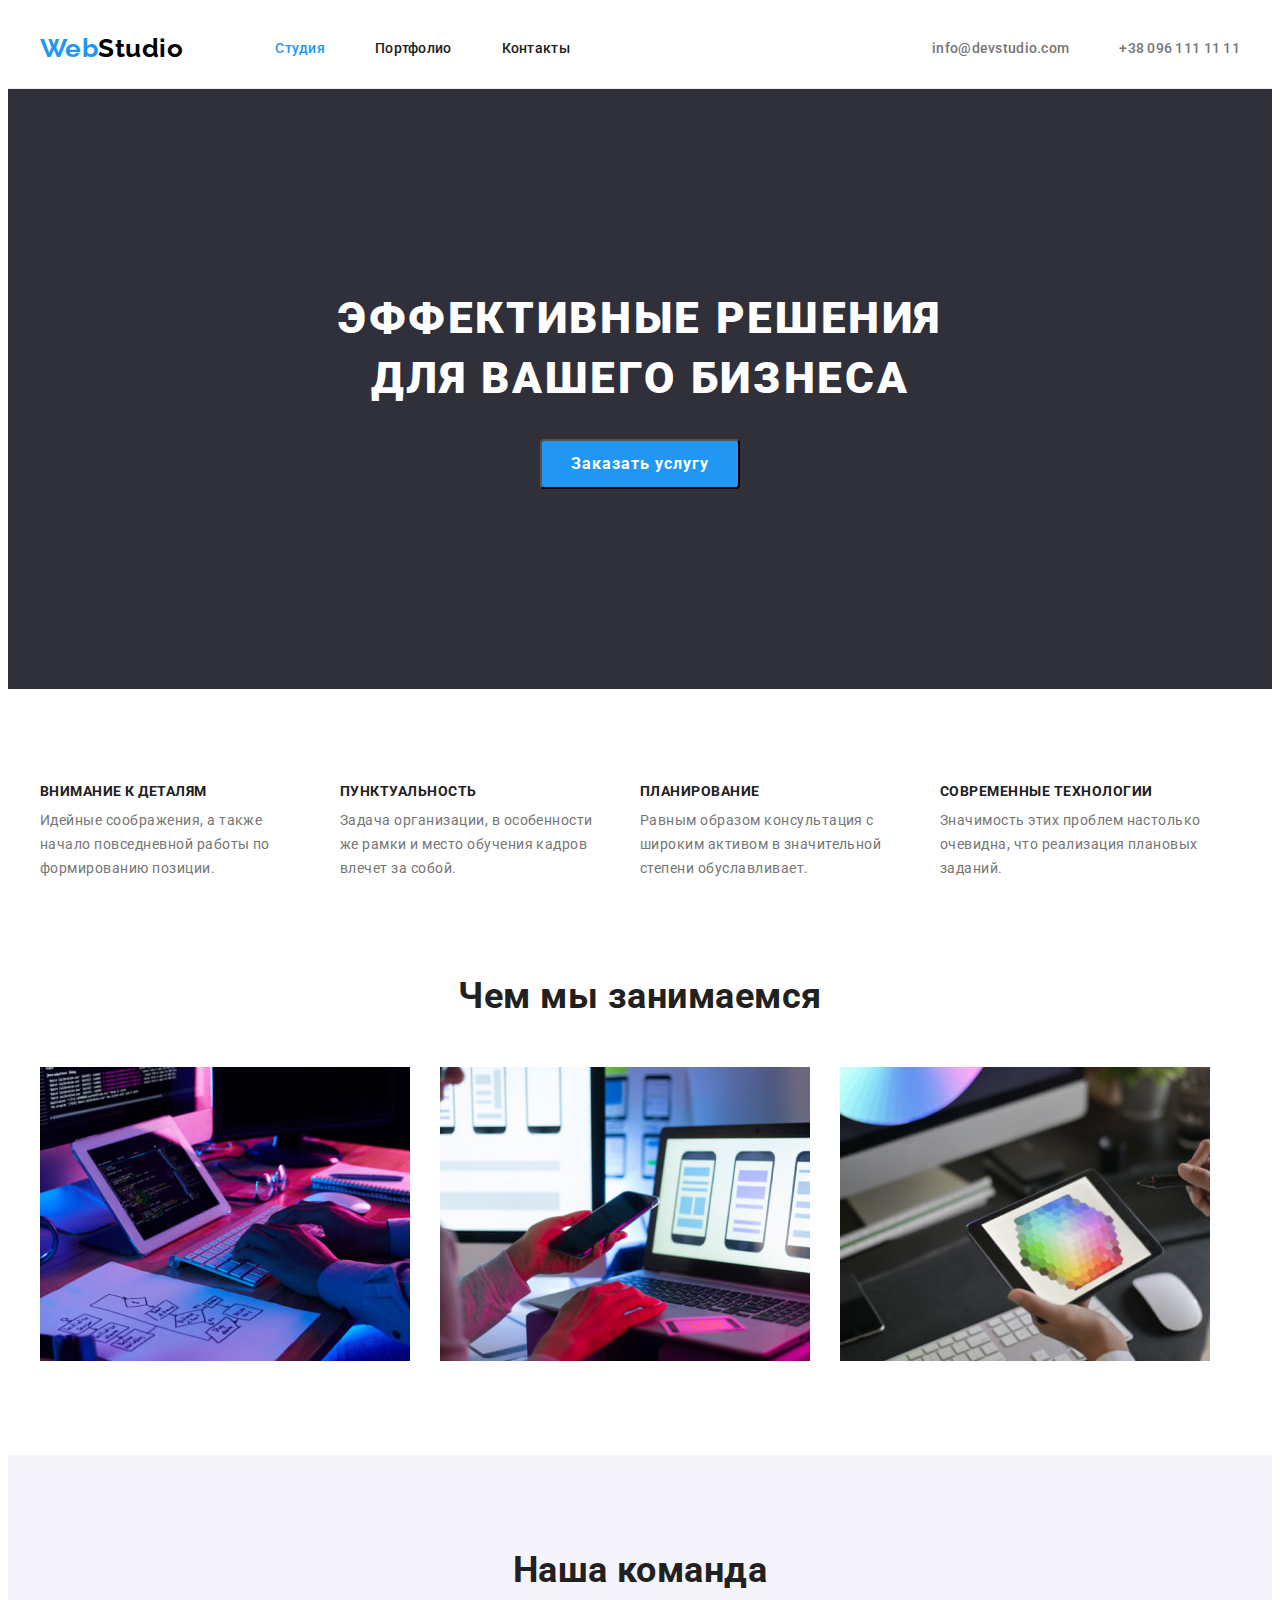
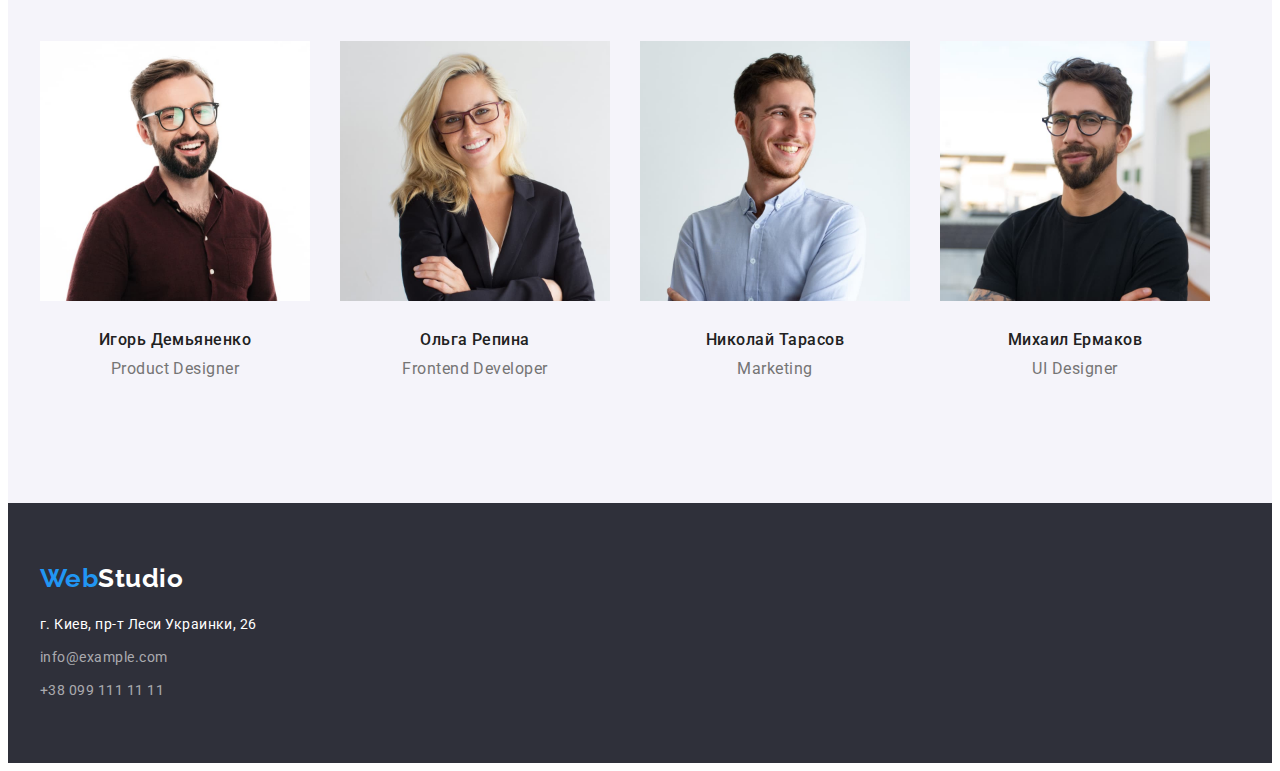
==== index.html @ 4d02a965 "Initial commit" ====
<!DOCTYPE html>
<html lang="ru">
  <head>
    <meta charset="UTF-8" />
    <meta http-equiv="X-UA-Compatible" content="IE=edge" />
    <meta name="viewport" content="width=device-width, initial-scale=1.0" />
    <title>Studio</title>
    <link rel="preconnect" href="https://fonts.googleapis.com" />
    <link rel="preconnect" href="https://fonts.gstatic.com" crossorigin />
    <link
      href="https://fonts.googleapis.com/css2?family=Raleway:wght@700&family=Roboto:wght@400;500;700;900&display=swap"
      rel="stylesheet"
    />
    <link
      rel="stylesheet"
      href="https://cdnjs.cloudflare.com/ajax/libs/modern-normalize/1.1.0/modern-normalize.min.css"
      integrity="sha512-wpPYUAdjBVSE4KJnH1VR1HeZfpl1ub8YT/NKx4PuQ5NmX2tKuGu6U/JRp5y+Y8XG2tV+wKQpNHVUX03MfMFn9Q=="
      crossorigin="anonymous"
      referrerpolicy="no-referrer"
    />
    <link rel="stylesheet" href="./css/styles.css" />
  </head>
  <body>
    <header class="header">
      <div class="container header-container">
        <nav class="navigation">
          <a class="logo" href="./index.html">Web<span style="color: #000000">Studio</span></a>
          <ul class="nav-list">
            <li class="nav-item"><a class="nav-link current" href="">Студия</a></li>
            <li class="nav-item"><a class="nav-link" href="./portfolio.html">Портфолио</a></li>
            <li class="nav-item"><a class="nav-link" href="">Контакты</a></li>
          </ul>
        </nav>
        <ul class="nav-list refference">
          <li class="nav-item">
            <a class="nav-link contact" href="mailto:info@devstudio.com">info@devstudio.com</a>
          </li>
          <li class="nav-item">
            <a class="nav-link contact" href="tel:+380961111111">+38 096 111 11 11</a>
          </li>
        </ul>
      </div>
    </header>
    <main>
      <!-- Секция Герой -->
      <section class="hero">
        <div class="hero-container">
          <h1 class="hero-title">
            Эффективные решения <br />
            для вашего бизнеса
          </h1>
          <button class="btn" type="button">Заказать услугу</button>
        </div>
      </section>
      <!-- Секция Особенности -->
      <section class="features section">
        <div class="container">
          <!-- заголовок h2 Особенности спрятать -->
          <h2 class="visually-hidden">Особенности</h2>
          <ul class="features-list">
            <li class="item">
              <h3 class="features-title">Внимание к деталям</h3>
              <p class="features-text">
                Идейные соображения, а также начало повседневной работы по формированию позиции.
              </p>
            </li>
            <li class="item">
              <h3 class="features-title">Пунктуальность</h3>
              <p class="features-text">
                Задача организации, в особенности же рамки и место обучения кадров влечет за собой.
              </p>
            </li>
            <li class="item">
              <h3 class="features-title">Планирование</h3>
              <p class="features-text">
                Равным образом консультация с широким активом в значительной степени обуславливает.
              </p>
            </li>
            <li class="item">
              <h3 class="features-title">Современные технологии</h3>
              <p class="features-text">
                Значимость этих проблем настолько очевидна, что реализация плановых заданий.
              </p>
            </li>
          </ul>
        </div>
      </section>
      <!-- Секция примеры работ -->
      <section class="examples section">
        <div class="container">
          <h2 class="examples-title">Чем мы занимаемся</h2>
          <ul class="examples-list">
            <li class="item">
              <img
                class="examples-img"
                src="./images/job-samples/box-1.jpg"
                alt="печатает на компьютере"
                width="370"
              />
            </li>
            <li class="item">
              <img
                class="examples-img"
                src="./images/job-samples/box-2.jpg"
                alt="смотрит в телефон"
                width="370"
              />
            </li>
            <li class="item">
              <img
                class="examples-img"
                src="./images/job-samples/box-3.jpg"
                alt="смотрит в планшет"
                width="370"
              />
            </li>
          </ul>
        </div>
      </section>
      <!-- Секция Наша команда -->
      <section class="team section">
        <div class="container">
          <h2 class="team-title">Наша команда</h2>
          <ul class="team-list">
            <li class="item">
              <img
                class="team-img"
                src="./images/team/team-card-1.jpg"
                alt="фото Игорь Демьяненко"
                width="270"
              />
              <div class="team-img-title">
                <h3 class="team-list-title">Игорь Демьяненко</h3>
                <p class="team-list-text" lang="en">Product Designer</p>
              </div>
            </li>
            <li class="item">
              <img
                class="team-img"
                src="./images/team/team-card-2.jpg"
                alt="фото Ольга Репина"
                width="270"
              />
              <div class="team-img-title">
                <h3 class="team-list-title">Ольга Репина</h3>
                <p class="team-list-text" lang="en">Frontend Developer</p>
              </div>
            </li>
            <li class="item">
              <img
                class="team-img"
                src="./images/team/team-card-3.jpg"
                alt="фото Николай Тарасов"
                width="270"
              />
              <div class="team-img-title">
                <h3 class="team-list-title">Николай Тарасов</h3>
                <p class="team-list-text" lang="en">Marketing</p>
              </div>
            </li>
            <li class="item">
              <img
                class="team-img"
                src="./images/team/team-card-4.jpg"
                alt="фото Михаил Ермаков"
                width="270"
              />
              <div class="team-img-title">
                <h3 class="team-list-title">Михаил Ермаков</h3>
                <p class="team-list-text" lang="en">UI Designer</p>
              </div>
            </li>
          </ul>
        </div>
      </section>
    </main>
    <footer class="footer">
      <div class="container">
        <a class="logo down" href="./index.html">Web<span style="color: #ffffff">Studio</span></a>
        <address class="address">г. Киев, пр-т Леси Украинки, 26</address>
        <ul class="footer-list">
          <li class="item">
            <a class="footer-link" href="mailto:info@example.com">info@example.com</a>
          </li>
          <li class="item">
            <a class="footer-link" href="tel:+380991111111">+38 099 111 11 11</a>
          </li>
        </ul>
      </div>
    </footer>
  </body>
</html>
---- css/styles.css ----
:root {
  --primary-text-color: #212121;
  --text-color: #757575;
  --accent-color: #2196f3;
  --hero-text-color: #ffffff;
  --primary-font-weight: 700;
}

body {
  font-family: roboto, sans-serif;
  color: var(--primary-text-color);
  letter-spacing: 0.03em;
}

/* Глобальный сброс стилей */

h1,
h2,
h3,
h4,
h5,
h6,
p {
  margin: 0;
}

ul,
ol {
  list-style: none;
  padding: 0;
  margin: 0;
}

a {
  text-decoration: none;
}

/* Studio Styles */

.header {
  border-bottom: 1px solid #ececec;
}

.section {
  padding-top: 94px;
  padding-bottom: 94px;
}

.container {
  width: 1200px;
  margin-left: auto;
  margin-right: auto;
  padding-left: 15px;
  padding-right: 15px;
}

.header-container {
  display: flex;
  align-items: center;
}

.navigation {
  display: flex;
  align-items: center;
}

.logo {
  margin-right: 92px;
  font-family: raleway, sans-serif;
  font-weight: 700;
  color: var(--accent-color);
  text-decoration: none;
  font-size: 26px;
  line-height: 1.17;
}

.nav-list {
  display: flex;
}

.nav-list.refference {
  margin-left: auto;
}

.nav-item:not(:last-child) {
  margin-right: 50px;
}

.nav-link {
  display: inline-block;
  padding-top: 32px;
  padding-bottom: 32px;
  color: var(--primary-text-color);
  font-size: 14px;
  font-weight: 500;
  line-height: 1.17;
  letter-spacing: 0.02em;
}

.current {
  color: var(--accent-color);
}

.nav-link:hover,
.nav-link:focus {
  color: var(--accent-color);
}

.nav-link.contact {
  color: #757575;
}

.nav-link.contact:hover,
.nav-link.contact:focus {
  color: var(--accent-color);
}

.hero {
  background-color: #2f303a;
  padding-top: 200px;
  padding-bottom: 200px;
}

.hero-container {
  text-align: center;
  width: 1200px;
  margin-left: auto;
  margin-right: auto;
  padding-left: 15px;
  padding-right: 15px;
}

.hero-title {
  margin-bottom: 30px;
  font-weight: 900;
  color: var(--hero-text-color);
  font-size: 44px;
  line-height: 1.36;
  letter-spacing: 0.06em;
  text-transform: uppercase;
}

.btn {
  min-width: 200px;
  min-height: 50px;
  border-radius: 4px;
  cursor: pointer;
  background-color: var(--accent-color);
  color: #ffffff;
  font-family: inherit;
  font-size: 16px;
  font-weight: 700;
  line-height: 1.88;
  letter-spacing: 0.06em;
}

.btn:hover {
  background-color: #188ce8;
}

.visually-hidden {
  position: absolute;
  white-space: nowrap;
  width: 1px;
  height: 1px;
  overflow: hidden;
  border: 0;
  padding: 0;
  clip: rect(0 0 0 0);
  clip-path: inset(50%);
  margin: -1px;
}

.features-list {
  display: flex;
}

.features-list .item {

  width: 270px;
}

.features-list .item:not(:last-child) {
  margin-right: 30px;
}

.features-title {
  margin-bottom: 10px;
  font-weight: var(--primary-font-weight);
  line-height: 1.17;
  font-size: 14px;
  text-transform: uppercase;
}

.features-text {
  color: var(--text-color);
  line-height: 1.71;
  font-size: 14px;
}

.examples.section {
  padding-top: 0;
}

.examples-title {
  margin-bottom: 50px;
  text-align: center;
  font-weight: var(--primary-font-weight);
  font-size: 36px;
  line-height: 1.17;
}

.examples-list {
  display: flex;
}

.examples-list .item:not(:last-child) {
  margin-right: 30px;
}

.examples-img {
  display: block;
}

.team {
  background-color: #f5f4fa;
}

.team-title {
  margin-bottom: 50px;
  text-align: center;
  font-weight: var(--primary-font-weight);
  font-size: 36px;
  line-height: 1.17;
}

.team-list {
  display: flex;
}

.team-list .item:not(:last-child) {
  margin-right: 30px;
}

.team-img {
  display: block;
}

.team-img-title {
  padding-top: 30px;
  padding-bottom: 30px;
}

.team-list-title {
  margin-bottom: 10px;
  font-weight: 500;
  font-size: 16px;
  line-height: 1.17;
  text-align: center;
}

.team-list-text {
  font-size: 16px;
  line-height: 1.17;
  color: var(--text-color);
  text-align: center;
}

.footer {
  background-color: #2f303a;
  padding-top: 60px;
  padding-bottom: 60px;
}

.logo.down {
  display: inline-block;
  margin-right: 0;
  margin-bottom: 20px;
}

.address {
  margin-bottom: 9px;

  font-size: 14px;
  line-height: 1.71;
  color: var(--hero-text-color);
  font-style: normal;
}

.footer-list .item:not(:last-child) {
  margin-bottom: 9px;
}

.footer-link {
  display: inline-block;
  font-size: 14px;
  line-height: 1.71;
  color: rgba(255, 255, 255, 0.6);
}

.footer-link:hover,
.footer-link:focus {
  color: var(--accent-color);
}

/* Portfolio Styles */

.nav-list.filters {
  justify-content: center;
  margin-bottom: 50px;
}

.nav-list.filters .item:not(:last-child) {
  margin-right: 8px;
}

.btn-portfolio {
  display: inline-block;
  padding: 6px 22px;
  border-radius: 4px;
  font-family: inherit;
  font-weight: 500;
  font-size: 16px;
  line-height: 1.63;
  letter-spacing: 0.03em;
  cursor: pointer;
  border: none;
}

.btn-portfolio:hover,
.btn-portfolio:focus {
  color: var(--hero-text-color);
  background-color: var(--accent-color);
}

.btn-portfolio.active {
  color: var(--hero-text-color);
  background-color: var(--accent-color);
}

.nav-list.icons {
  flex-wrap: wrap;
}

.nav-list.icons .item {
  margin-right: 30px;
  margin-bottom: 30px;
}

.nav-list.icons .item:nth-child(3n + 3) {
  margin-right: 0;
}

.nav-list.icons .item:nth-last-child(-n + 3) {
  margin-bottom: 0;
}

.icons-img {
  display: block;
}

.icons-description {
  padding: 20px 24px;
  border-right: 1px solid #eeeeee;
  border-bottom: 1px solid #eeeeee;
  border-left: 1px solid #eeeeee;
}

.portfolio-title {
  margin-bottom: 4px;
  color: var(--primary-text-color);
  font-weight: 700;
  font-size: 18px;
  line-height: 2;
  letter-spacing: 0.06em;
}

.portfolio-text {
  font-size: 16px;
  line-height: 1.88;
  color: var(--text-color);
}
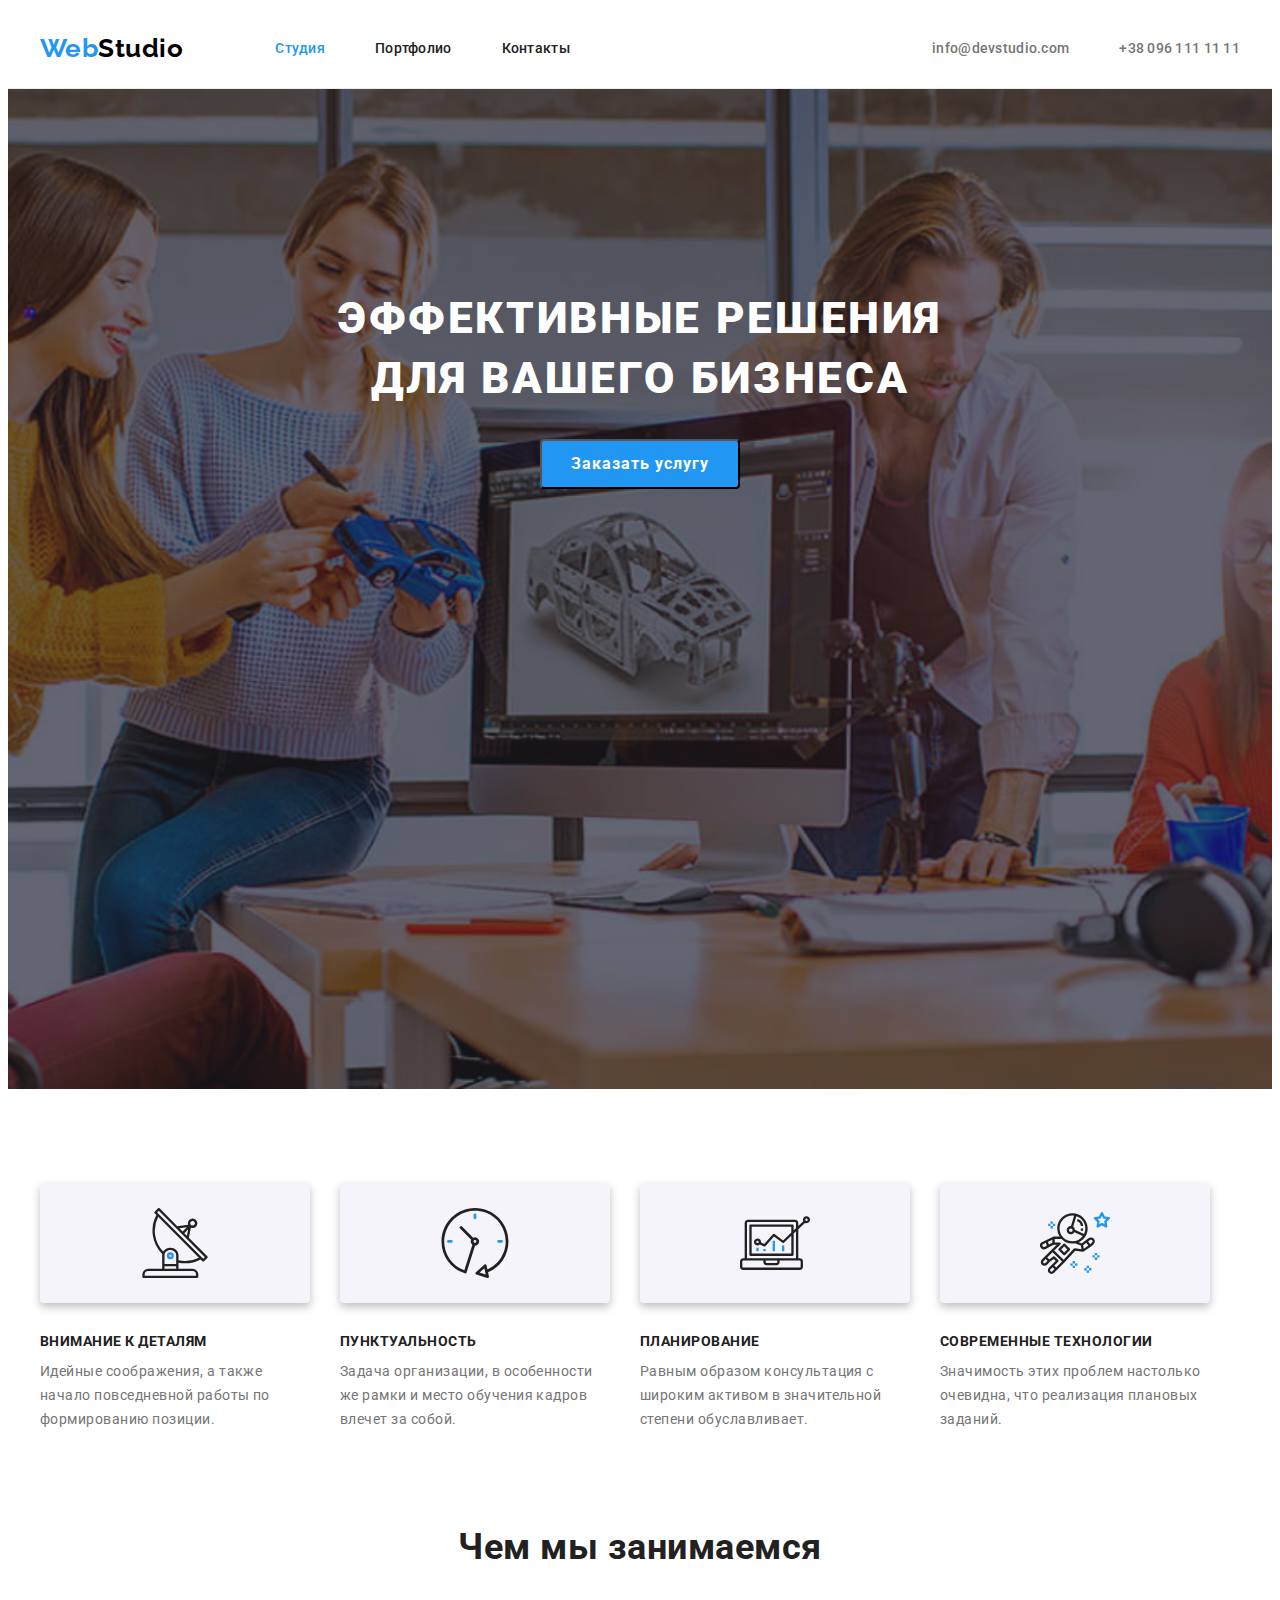
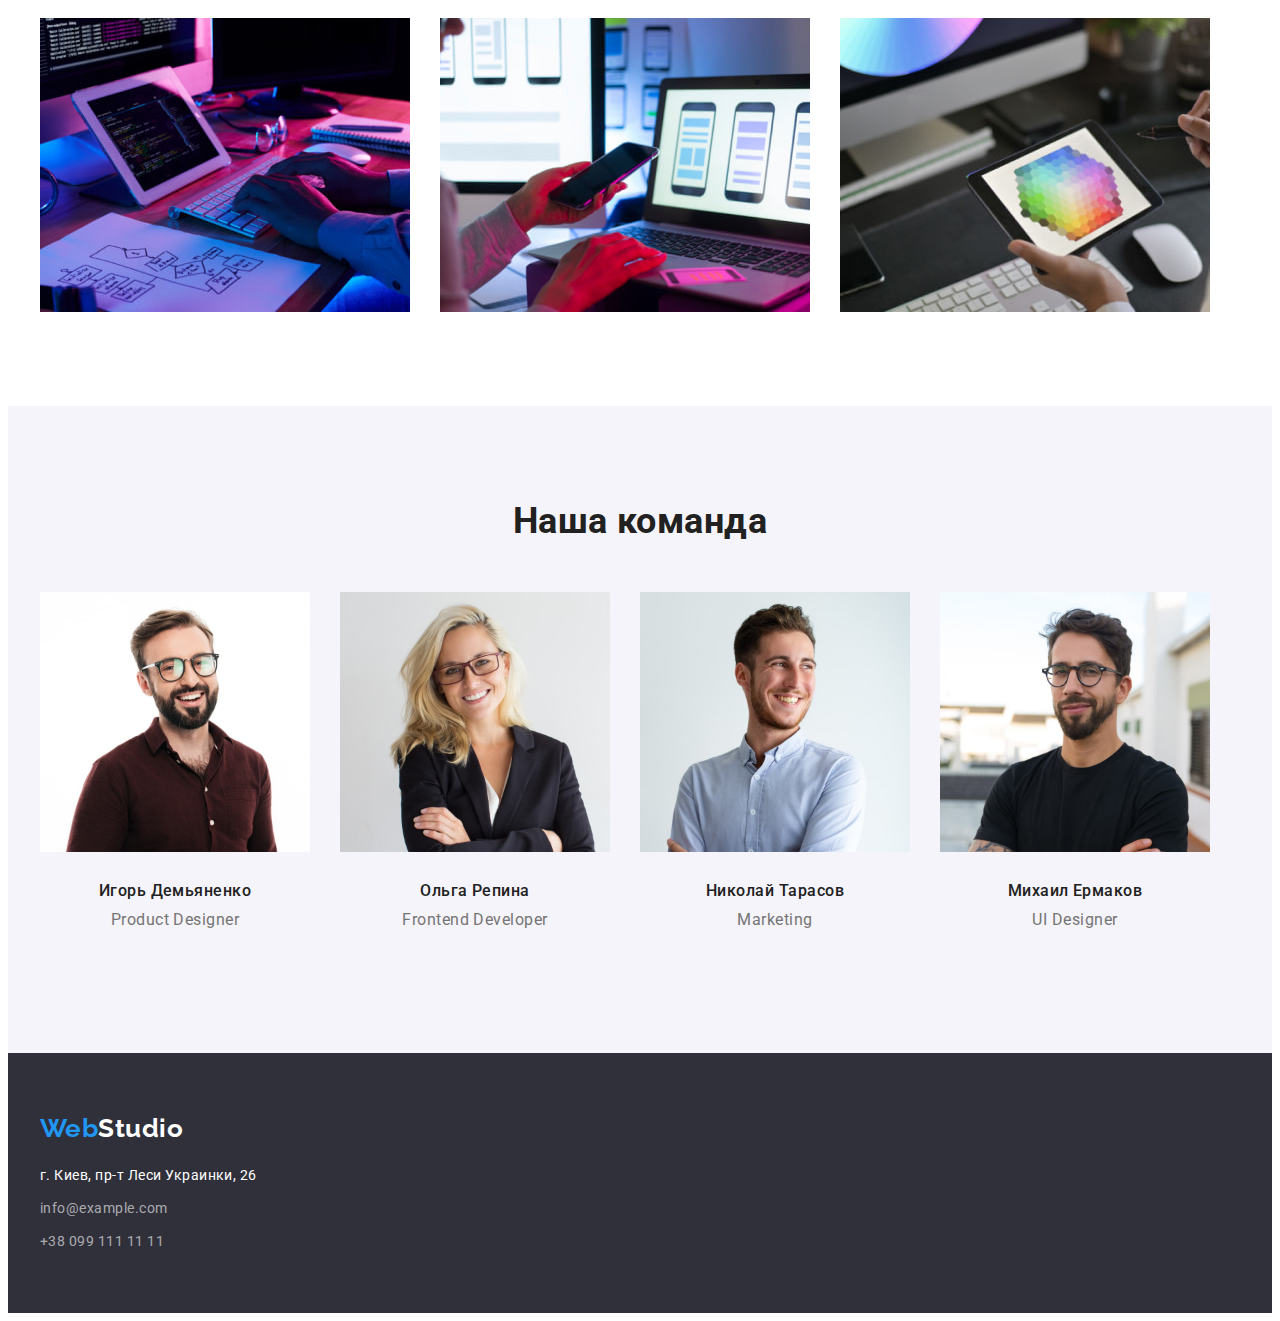
==== commit 53c98ca5: "Добавляет иконки секции Features" ====
--- a/index.html
+++ b/index.html
@@ -59,24 +59,47 @@
           <h2 class="visually-hidden">Особенности</h2>
           <ul class="features-list">
             <li class="item">
+              <div class="icon-container">
+                <svg class="icon">
+                  <use href="./images/symbol-defs.svg#icon-antenna"></use>
+                </svg>
+              </div>
               <h3 class="features-title">Внимание к деталям</h3>
               <p class="features-text">
                 Идейные соображения, а также начало повседневной работы по формированию позиции.
               </p>
             </li>
             <li class="item">
+              <div class="icon-container">
+                <svg class="icon">
+                  <use href="./images/symbol-defs.svg#icon-clock"></use>
+                </svg>
+              </div>
+
               <h3 class="features-title">Пунктуальность</h3>
               <p class="features-text">
                 Задача организации, в особенности же рамки и место обучения кадров влечет за собой.
               </p>
             </li>
             <li class="item">
+              <div class="icon-container">
+                <svg class="icon">
+                  <use href="./images/symbol-defs.svg#icon-diagram"></use>
+                </svg>
+              </div>
+
               <h3 class="features-title">Планирование</h3>
               <p class="features-text">
                 Равным образом консультация с широким активом в значительной степени обуславливает.
               </p>
             </li>
             <li class="item">
+              <div class="icon-container">
+                <svg class="icon">
+                  <use href="./images/symbol-defs.svg#icon-astronaut"></use>
+                </svg>
+              </div>
+
               <h3 class="features-title">Современные технологии</h3>
               <p class="features-text">
                 Значимость этих проблем настолько очевидна, что реализация плановых заданий.
--- a/css/styles.css
+++ b/css/styles.css
@@ -116,9 +116,18 @@
 }
 
 .hero {
-  background-color: #2f303a;
+  margin-left: auto;
+  margin-right: auto;
   padding-top: 200px;
   padding-bottom: 200px;
+  max-width: 1600px;
+  min-height: 600px;
+  background-color: #2f303a;
+  background-image: linear-gradient(to right, rgba(47, 48, 58, 0.4), rgba(47, 48, 58, 0.4)),
+    url(../images/hero/hero.png);
+  background-position: center;
+  background-size: cover;
+  background-repeat: no-repeat;
 }
 
 .hero-container {
@@ -176,12 +185,28 @@
 }
 
 .features-list .item {
-
   width: 270px;
 }
 
 .features-list .item:not(:last-child) {
   margin-right: 30px;
+}
+
+.icon-container {
+  display: flex;
+  width: 270px;
+  height: 120px;
+  background: #f5f4fa;
+  border-radius: 4px;
+  margin-bottom: 30px;
+  justify-content: center;
+  align-items: center;
+  filter: drop-shadow(0px 4px 4px rgba(0, 0, 0, 0.25));
+}
+
+.icon {
+  width: 70px;
+  height: 70px;
 }
 
 .features-title {
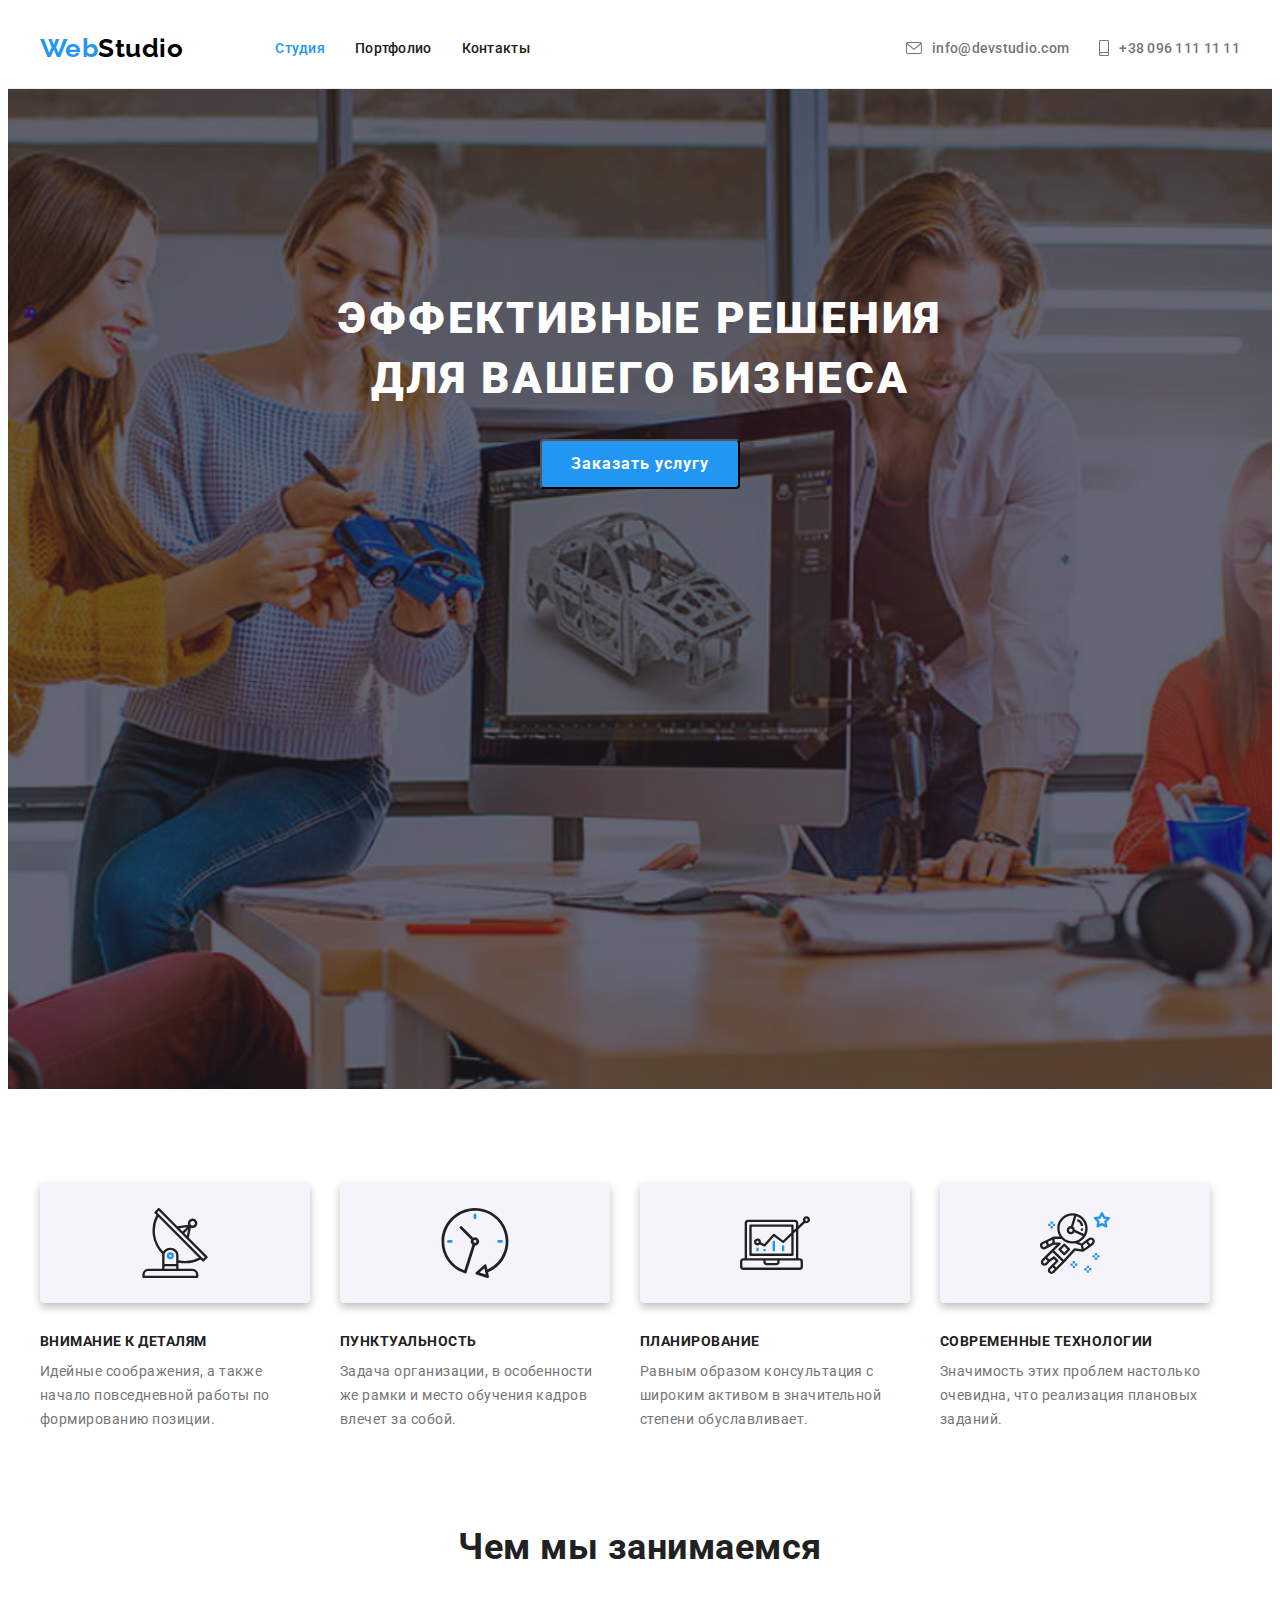
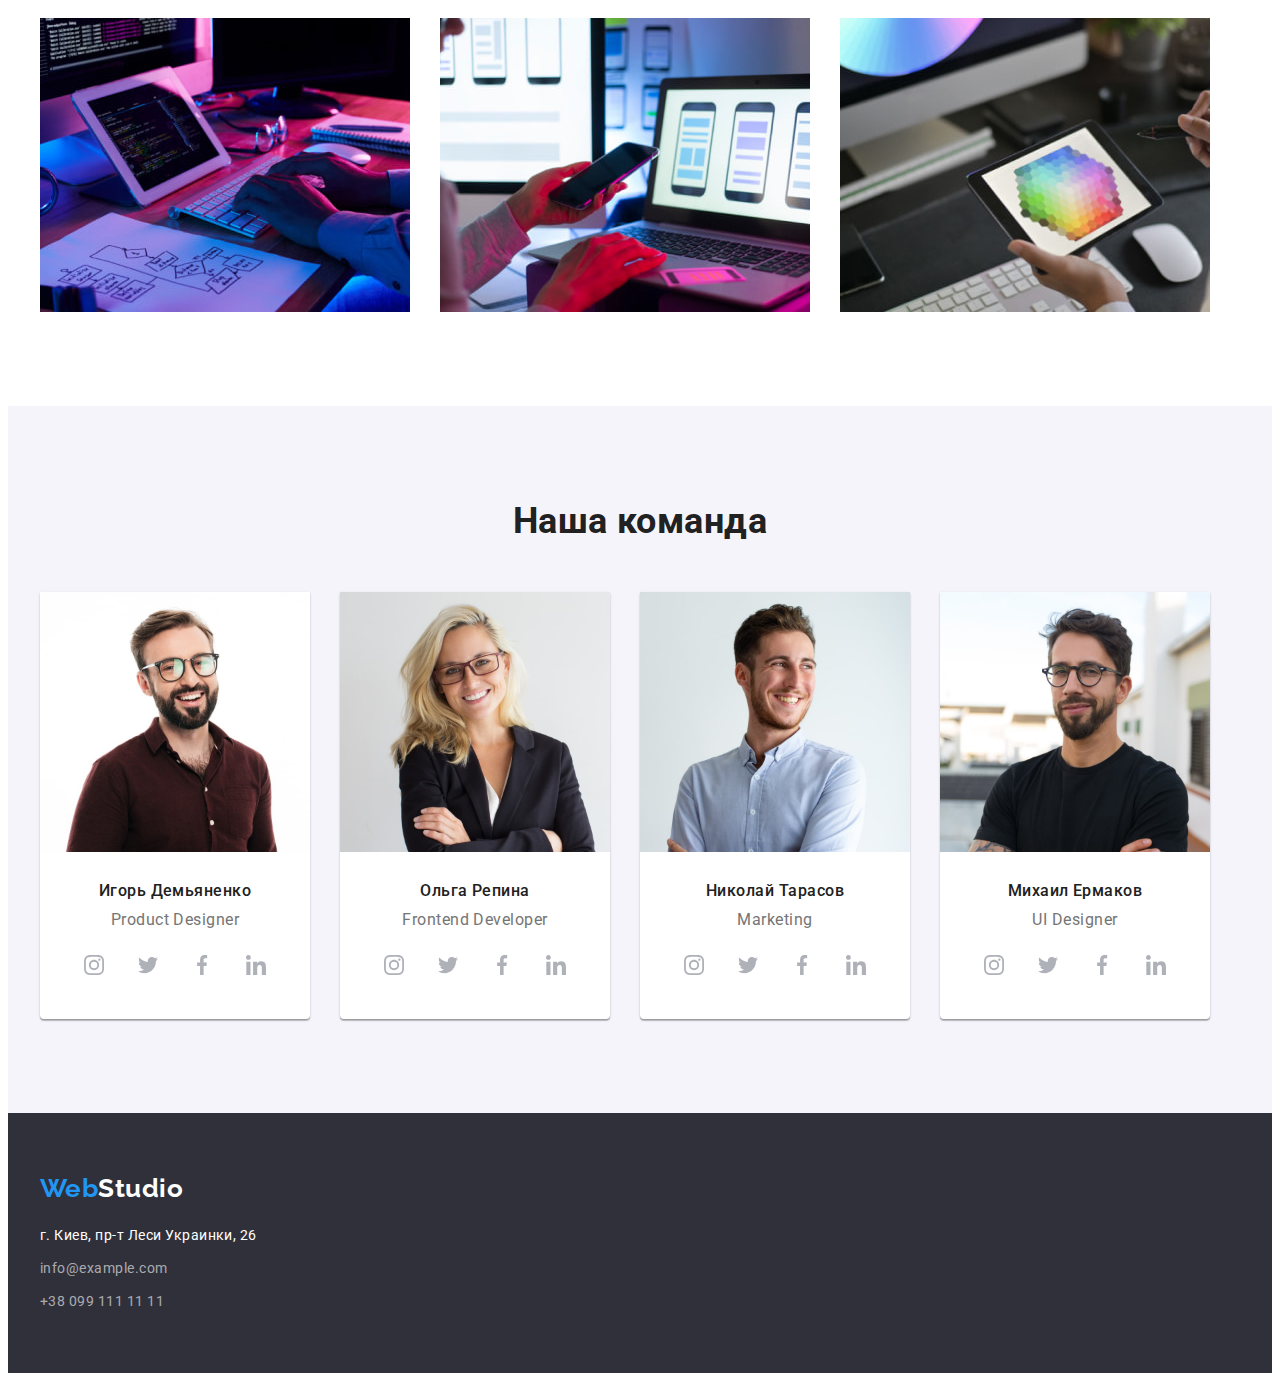
==== commit a732a0e1: "Добавляет иконки секции Team" ====
--- a/index.html
+++ b/index.html
@@ -33,9 +33,15 @@
         </nav>
         <ul class="nav-list refference">
           <li class="nav-item">
+            <svg class="icon-envelope">
+              <use href="./images/icons.svg#icon-envelope"></use>
+            </svg>
             <a class="nav-link contact" href="mailto:info@devstudio.com">info@devstudio.com</a>
           </li>
           <li class="nav-item">
+            <svg class="icon-mobile">
+              <use href="./images/icons.svg#icon-smartphone"></use>
+            </svg>
             <a class="nav-link contact" href="tel:+380961111111">+38 096 111 11 11</a>
           </li>
         </ul>
@@ -61,7 +67,7 @@
             <li class="item">
               <div class="icon-container">
                 <svg class="icon">
-                  <use href="./images/symbol-defs.svg#icon-antenna"></use>
+                  <use href="./images/icons.svg#icon-antenna"></use>
                 </svg>
               </div>
               <h3 class="features-title">Внимание к деталям</h3>
@@ -72,7 +78,7 @@
             <li class="item">
               <div class="icon-container">
                 <svg class="icon">
-                  <use href="./images/symbol-defs.svg#icon-clock"></use>
+                  <use href="./images/icons.svg#icon-clock"></use>
                 </svg>
               </div>
 
@@ -84,7 +90,7 @@
             <li class="item">
               <div class="icon-container">
                 <svg class="icon">
-                  <use href="./images/symbol-defs.svg#icon-diagram"></use>
+                  <use href="./images/icons.svg#icon-diagram"></use>
                 </svg>
               </div>
 
@@ -96,7 +102,7 @@
             <li class="item">
               <div class="icon-container">
                 <svg class="icon">
-                  <use href="./images/symbol-defs.svg#icon-astronaut"></use>
+                  <use href="./images/icons.svg#icon-astronaut"></use>
                 </svg>
               </div>
 
@@ -155,6 +161,36 @@
               <div class="team-img-title">
                 <h3 class="team-list-title">Игорь Демьяненко</h3>
                 <p class="team-list-text" lang="en">Product Designer</p>
+                <ul class="socials">
+                  <li class="socials-item">
+                    <a class="socials-bg" href="">
+                      <svg class="socials-icons">
+                        <use href="./images/icons.svg#icon-instagram"></use>
+                      </svg>
+                    </a>
+                  </li>
+                  <li class="socials-item">
+                    <a class="socials-bg" href="">
+                      <svg class="socials-icons">
+                        <use href="./images/icons.svg#icon-twitter"></use>
+                      </svg>
+                    </a>
+                  </li>
+                  <li class="socials-item">
+                    <a class="socials-bg" href="">
+                      <svg class="socials-icons">
+                        <use href="./images/icons.svg#icon-facebook"></use>
+                      </svg>
+                    </a>
+                  </li>
+                  <li class="socials-item">
+                    <a class="socials-bg" href="">
+                      <svg class="socials-icons">
+                        <use href="./images/icons.svg#icon-linkedin"></use>
+                      </svg>
+                    </a>
+                  </li>
+                </ul>
               </div>
             </li>
             <li class="item">
@@ -167,6 +203,36 @@
               <div class="team-img-title">
                 <h3 class="team-list-title">Ольга Репина</h3>
                 <p class="team-list-text" lang="en">Frontend Developer</p>
+                                <ul class="socials">
+                  <li class="socials-item">
+                    <a class="socials-bg" href="">
+                      <svg class="socials-icons">
+                        <use href="./images/icons.svg#icon-instagram"></use>
+                      </svg>
+                    </a>
+                  </li>
+                  <li class="socials-item">
+                    <a class="socials-bg" href="">
+                      <svg class="socials-icons">
+                        <use href="./images/icons.svg#icon-twitter"></use>
+                      </svg>
+                    </a>
+                  </li>
+                  <li class="socials-item">
+                    <a class="socials-bg" href="">
+                      <svg class="socials-icons">
+                        <use href="./images/icons.svg#icon-facebook"></use>
+                      </svg>
+                    </a>
+                  </li>
+                  <li class="socials-item">
+                    <a class="socials-bg" href="">
+                      <svg class="socials-icons">
+                        <use href="./images/icons.svg#icon-linkedin"></use>
+                      </svg>
+                    </a>
+                  </li>
+                </ul>
               </div>
             </li>
             <li class="item">
@@ -179,6 +245,36 @@
               <div class="team-img-title">
                 <h3 class="team-list-title">Николай Тарасов</h3>
                 <p class="team-list-text" lang="en">Marketing</p>
+                                <ul class="socials">
+                  <li class="socials-item">
+                    <a class="socials-bg" href="">
+                      <svg class="socials-icons">
+                        <use href="./images/icons.svg#icon-instagram"></use>
+                      </svg>
+                    </a>
+                  </li>
+                  <li class="socials-item">
+                    <a class="socials-bg" href="">
+                      <svg class="socials-icons">
+                        <use href="./images/icons.svg#icon-twitter"></use>
+                      </svg>
+                    </a>
+                  </li>
+                  <li class="socials-item">
+                    <a class="socials-bg" href="">
+                      <svg class="socials-icons">
+                        <use href="./images/icons.svg#icon-facebook"></use>
+                      </svg>
+                    </a>
+                  </li>
+                  <li class="socials-item">
+                    <a class="socials-bg" href="">
+                      <svg class="socials-icons">
+                        <use href="./images/icons.svg#icon-linkedin"></use>
+                      </svg>
+                    </a>
+                  </li>
+                </ul>
               </div>
             </li>
             <li class="item">
@@ -191,6 +287,36 @@
               <div class="team-img-title">
                 <h3 class="team-list-title">Михаил Ермаков</h3>
                 <p class="team-list-text" lang="en">UI Designer</p>
+                                <ul class="socials">
+                  <li class="socials-item">
+                    <a class="socials-bg" href="">
+                      <svg class="socials-icons">
+                        <use href="./images/icons.svg#icon-instagram"></use>
+                      </svg>
+                    </a>
+                  </li>
+                  <li class="socials-item">
+                    <a class="socials-bg" href="">
+                      <svg class="socials-icons">
+                        <use href="./images/icons.svg#icon-twitter"></use>
+                      </svg>
+                    </a>
+                  </li>
+                  <li class="socials-item">
+                    <a class="socials-bg" href="">
+                      <svg class="socials-icons">
+                        <use href="./images/icons.svg#icon-facebook"></use>
+                      </svg>
+                    </a>
+                  </li>
+                  <li class="socials-item">
+                    <a class="socials-bg" href="">
+                      <svg class="socials-icons">
+                        <use href="./images/icons.svg#icon-linkedin"></use>
+                      </svg>
+                    </a>
+                  </li>
+                </ul>
               </div>
             </li>
           </ul>
@@ -212,4 +338,4 @@
       </div>
     </footer>
   </body>
-</html>
+</html>--- a/css/styles.css
+++ b/css/styles.css
@@ -82,8 +82,25 @@
   margin-left: auto;
 }
 
+.nav-item {
+  display: flex;
+  align-items: center;
+}
+
 .nav-item:not(:last-child) {
-  margin-right: 50px;
+  margin-right: 30px;
+}
+
+.icon-envelope {
+  width: 16px;
+  height: 12px;
+  margin-right: 10px;
+}
+
+.icon-mobile {
+  width: 10px;
+  height: 16px;
+  margin-right: 10px;
 }
 
 .nav-link {
@@ -267,6 +284,13 @@
   margin-right: 30px;
 }
 
+.team-list .item {
+  background: #ffffff;
+  box-shadow: 0px 1px 3px rgba(0, 0, 0, 0.12), 0px 1px 1px rgba(0, 0, 0, 0.14),
+    0px 2px 1px rgba(0, 0, 0, 0.2);
+  border-radius: 0px 0px 4px 4px;
+}
+
 .team-img {
   display: block;
 }
@@ -289,6 +313,36 @@
   line-height: 1.17;
   color: var(--text-color);
   text-align: center;
+  margin-bottom: 16px;
+}
+
+.socials {
+  display: flex;
+  justify-content: center;
+  align-items: center;
+}
+
+.socials-item {
+  display: flex;
+  justify-content: center;
+  align-items: center;
+  width: 44px;
+  height: 44px;
+}
+
+.socials-item:not(:last-child) {
+margin-right: 10px;
+}
+
+.socials-item:hover,
+.socials-item:focus {
+  background-color: var(--accent-color);
+  border-radius: 50%;
+}
+
+.socials-icons {
+  width: 20px;
+  height: 20px;
 }
 
 .footer {
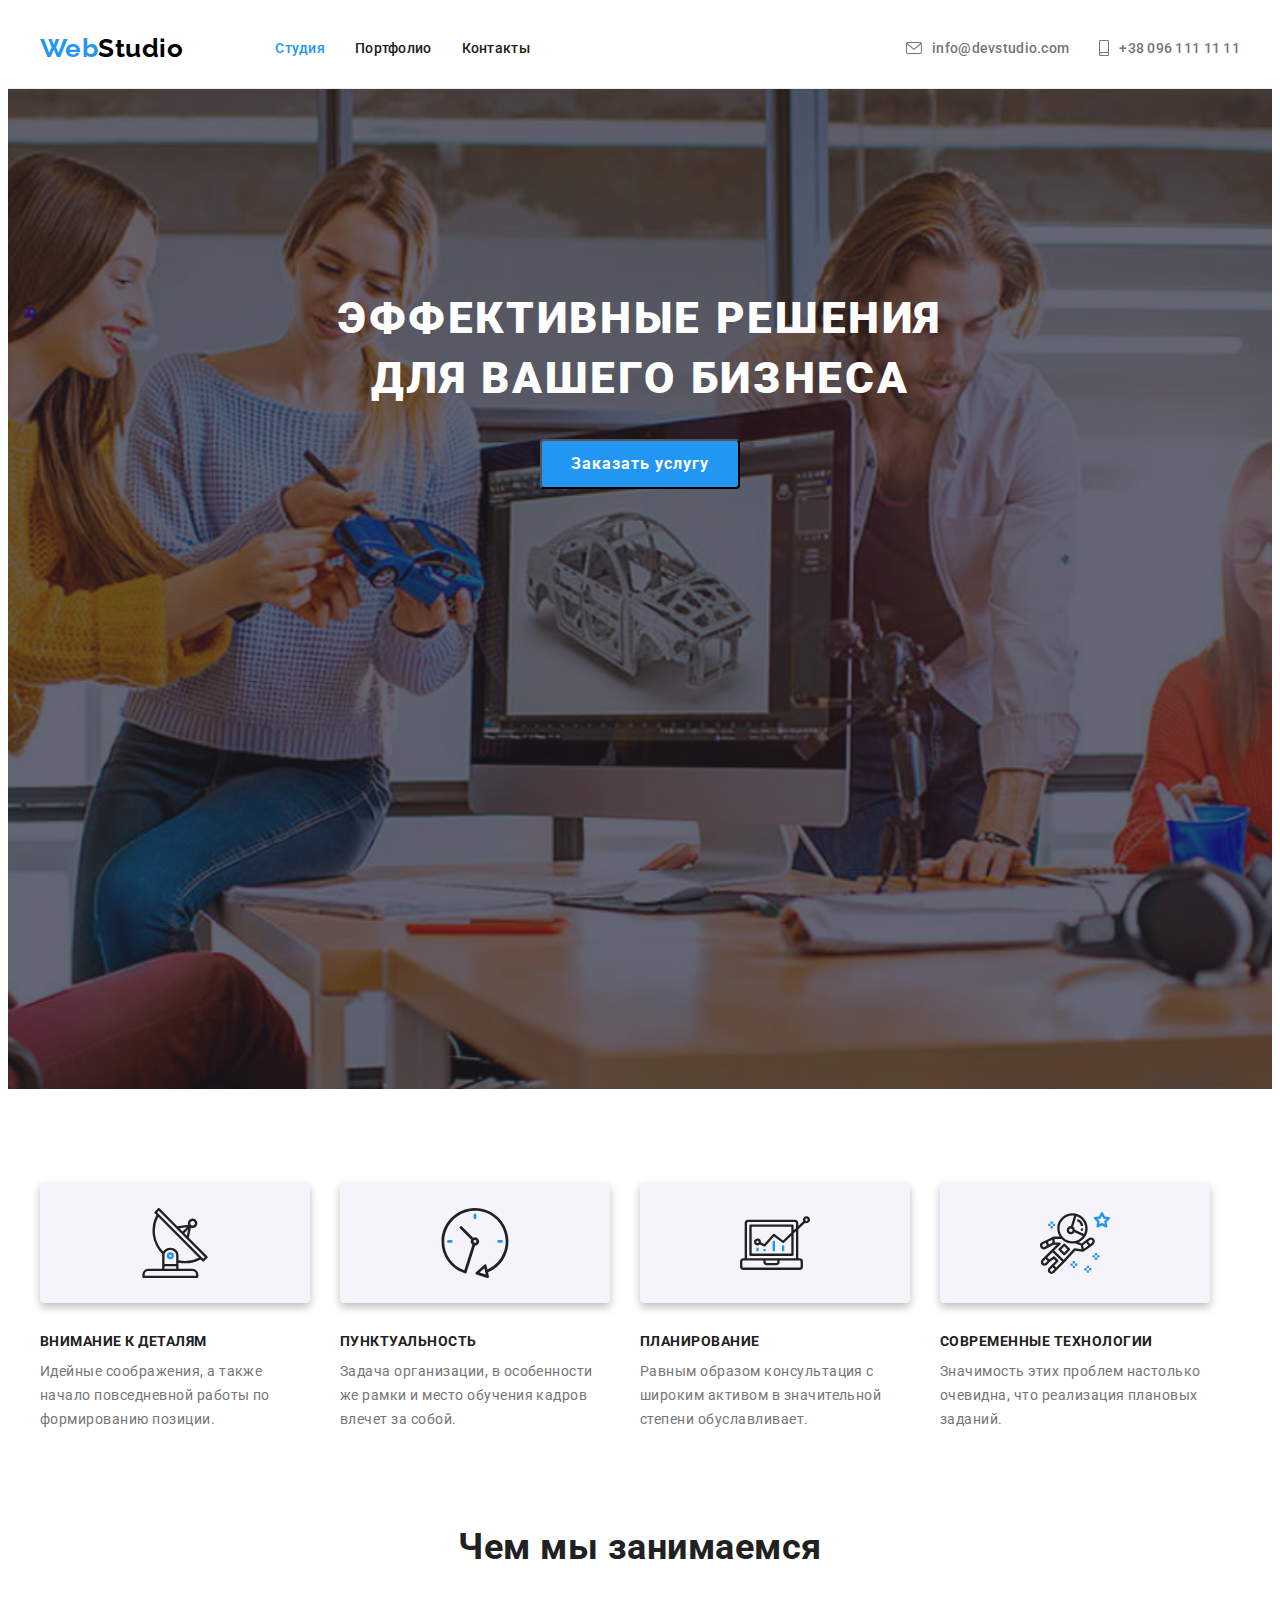
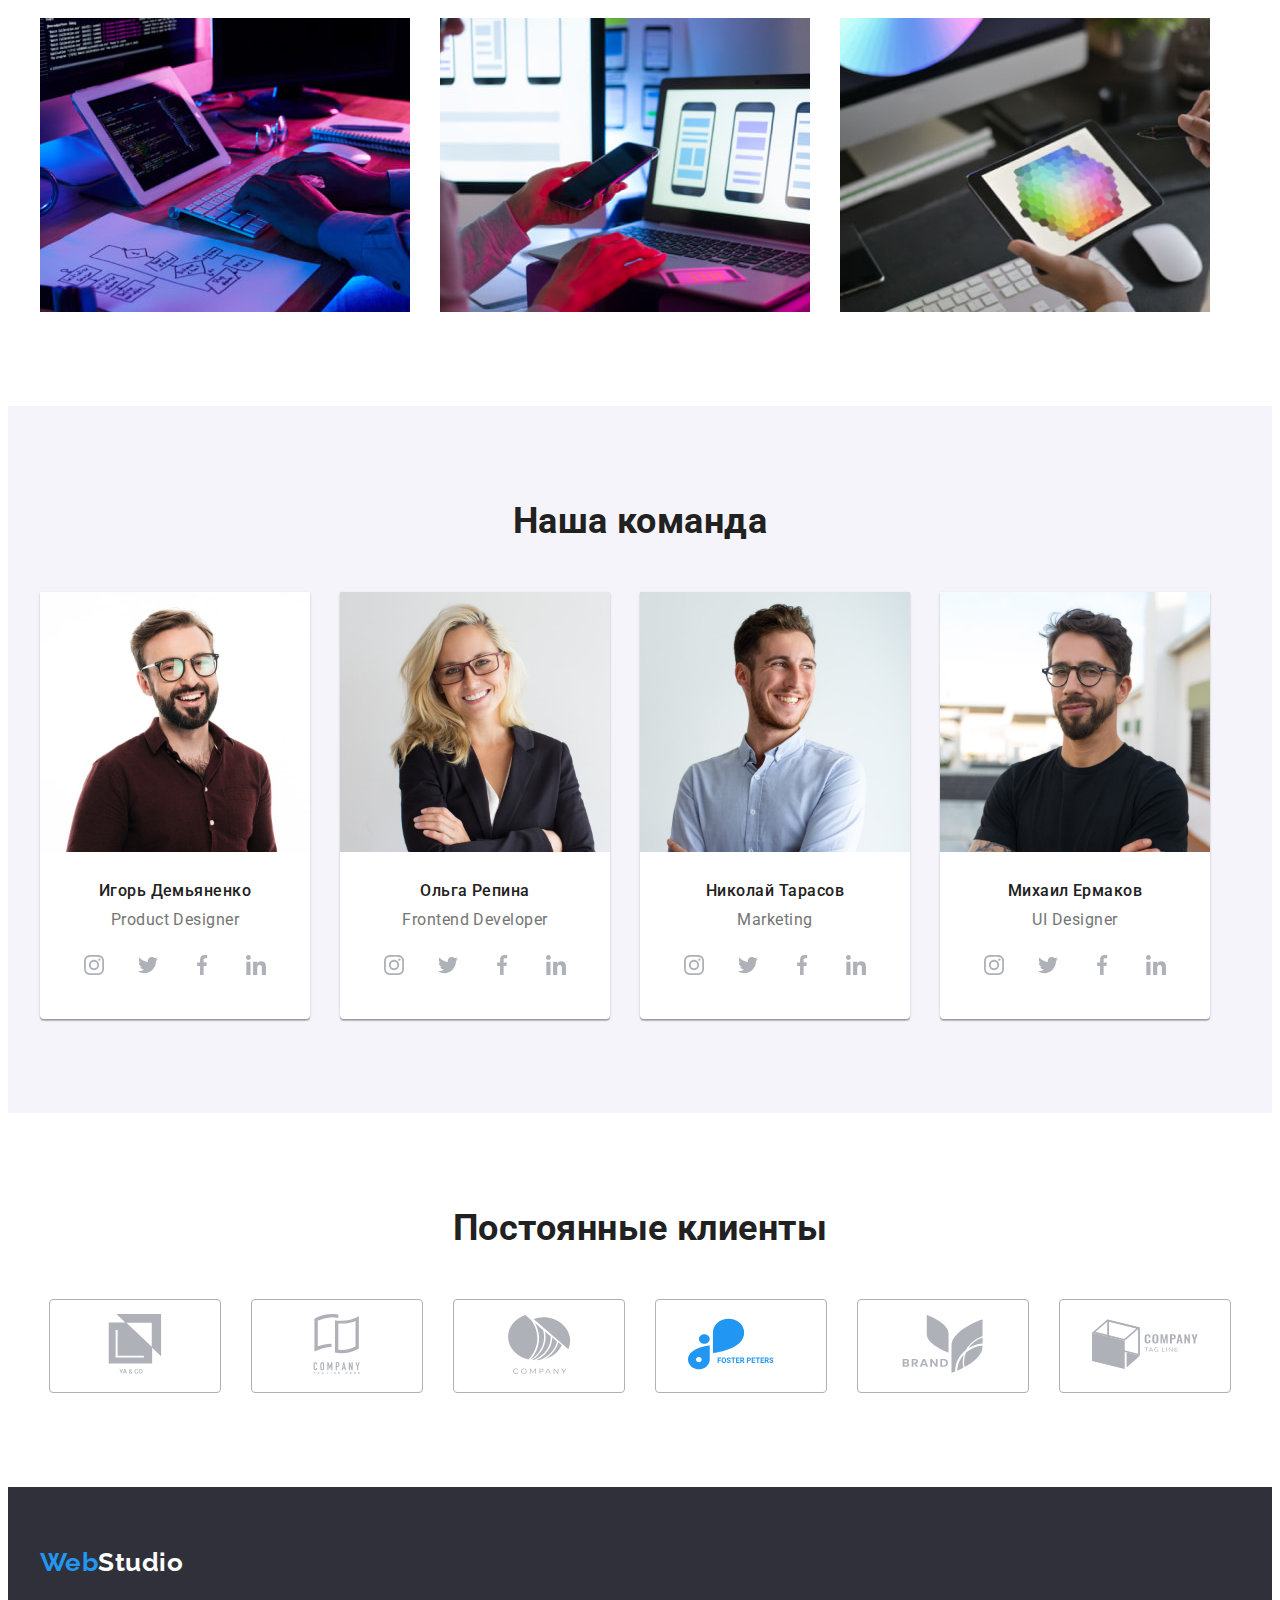
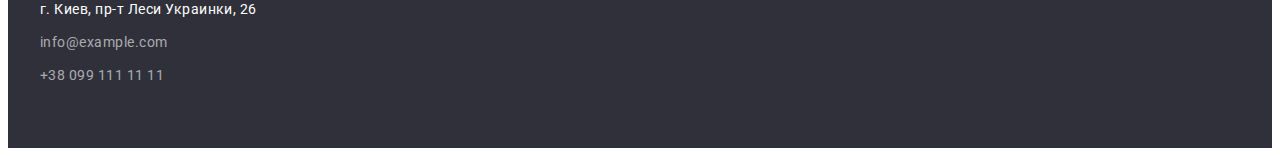
==== commit dbb4fa90: "Добавляет иконки секции Clients" ====
--- a/index.html
+++ b/index.html
@@ -203,7 +203,7 @@
               <div class="team-img-title">
                 <h3 class="team-list-title">Ольга Репина</h3>
                 <p class="team-list-text" lang="en">Frontend Developer</p>
-                                <ul class="socials">
+                <ul class="socials">
                   <li class="socials-item">
                     <a class="socials-bg" href="">
                       <svg class="socials-icons">
@@ -245,7 +245,7 @@
               <div class="team-img-title">
                 <h3 class="team-list-title">Николай Тарасов</h3>
                 <p class="team-list-text" lang="en">Marketing</p>
-                                <ul class="socials">
+                <ul class="socials">
                   <li class="socials-item">
                     <a class="socials-bg" href="">
                       <svg class="socials-icons">
@@ -287,7 +287,7 @@
               <div class="team-img-title">
                 <h3 class="team-list-title">Михаил Ермаков</h3>
                 <p class="team-list-text" lang="en">UI Designer</p>
-                                <ul class="socials">
+                <ul class="socials">
                   <li class="socials-item">
                     <a class="socials-bg" href="">
                       <svg class="socials-icons">
@@ -318,6 +318,56 @@
                   </li>
                 </ul>
               </div>
+            </li>
+          </ul>
+        </div>
+      </section>
+      <!-- Секция Клиенты -->
+      <section class="clients section">
+        <div class="container">
+          <h2 class="clients-title">Постоянные клиенты</h2>
+          <ul class="clients-list">
+            <li class="clients-item">
+              <a href="">
+                <svg class="clients-icon">
+                  <use href="./images/icons.svg#icon-client-1"></use>
+                </svg>
+              </a>
+            </li>
+            <li class="clients-item">
+              <a href="">
+                <svg class="clients-icon">
+                  <use href="./images/icons.svg#icon-client-2"></use>
+                </svg>
+              </a>
+            </li>
+            <li class="clients-item">
+              <a href="">
+                <svg class="clients-icon">
+                  <use href="./images/icons.svg#icon-client-3"></use>
+                </svg>
+              </a>
+            </li>
+            <li class="clients-item">
+              <a href="">
+                <svg class="clients-icon">
+                  <use href="./images/icons.svg#icon-client-4"></use>
+                </svg>
+              </a>
+            </li>
+            <li class="clients-item">
+              <a href="">
+                <svg class="clients-icon">
+                  <use href="./images/icons.svg#icon-client-5"></use>
+                </svg>
+              </a>
+            </li>
+            <li class="clients-item">
+              <a href="">
+                <svg class="clients-icon">
+                  <use href="./images/icons.svg#icon-client-6"></use>
+                </svg>
+              </a>
             </li>
           </ul>
         </div>
@@ -338,4 +388,4 @@
       </div>
     </footer>
   </body>
-</html>+</html>
--- a/css/styles.css
+++ b/css/styles.css
@@ -331,7 +331,7 @@
 }
 
 .socials-item:not(:last-child) {
-margin-right: 10px;
+  margin-right: 10px;
 }
 
 .socials-item:hover,
@@ -343,6 +343,39 @@
 .socials-icons {
   width: 20px;
   height: 20px;
+}
+
+.clients-title {
+  margin-bottom: 50px;
+  text-align: center;
+  font-weight: var(--primary-font-weight);
+  font-size: 36px;
+  line-height: 1.17;
+}
+
+.clients-list {
+  display: flex;
+  align-items: center;
+  justify-content: center;
+}
+
+.clients-item {
+  display: flex;
+  align-items: center;
+  justify-content: center;
+  width: 170px;
+  height: 92px;
+  border: 1px solid #afb1b8;
+  border-radius: 4px;
+}
+
+.clients-item:not(:last-child) {
+  margin-right: 30px;
+}
+
+.clients-icon {
+  width: 106px;
+  height: 60px;
 }
 
 .footer {
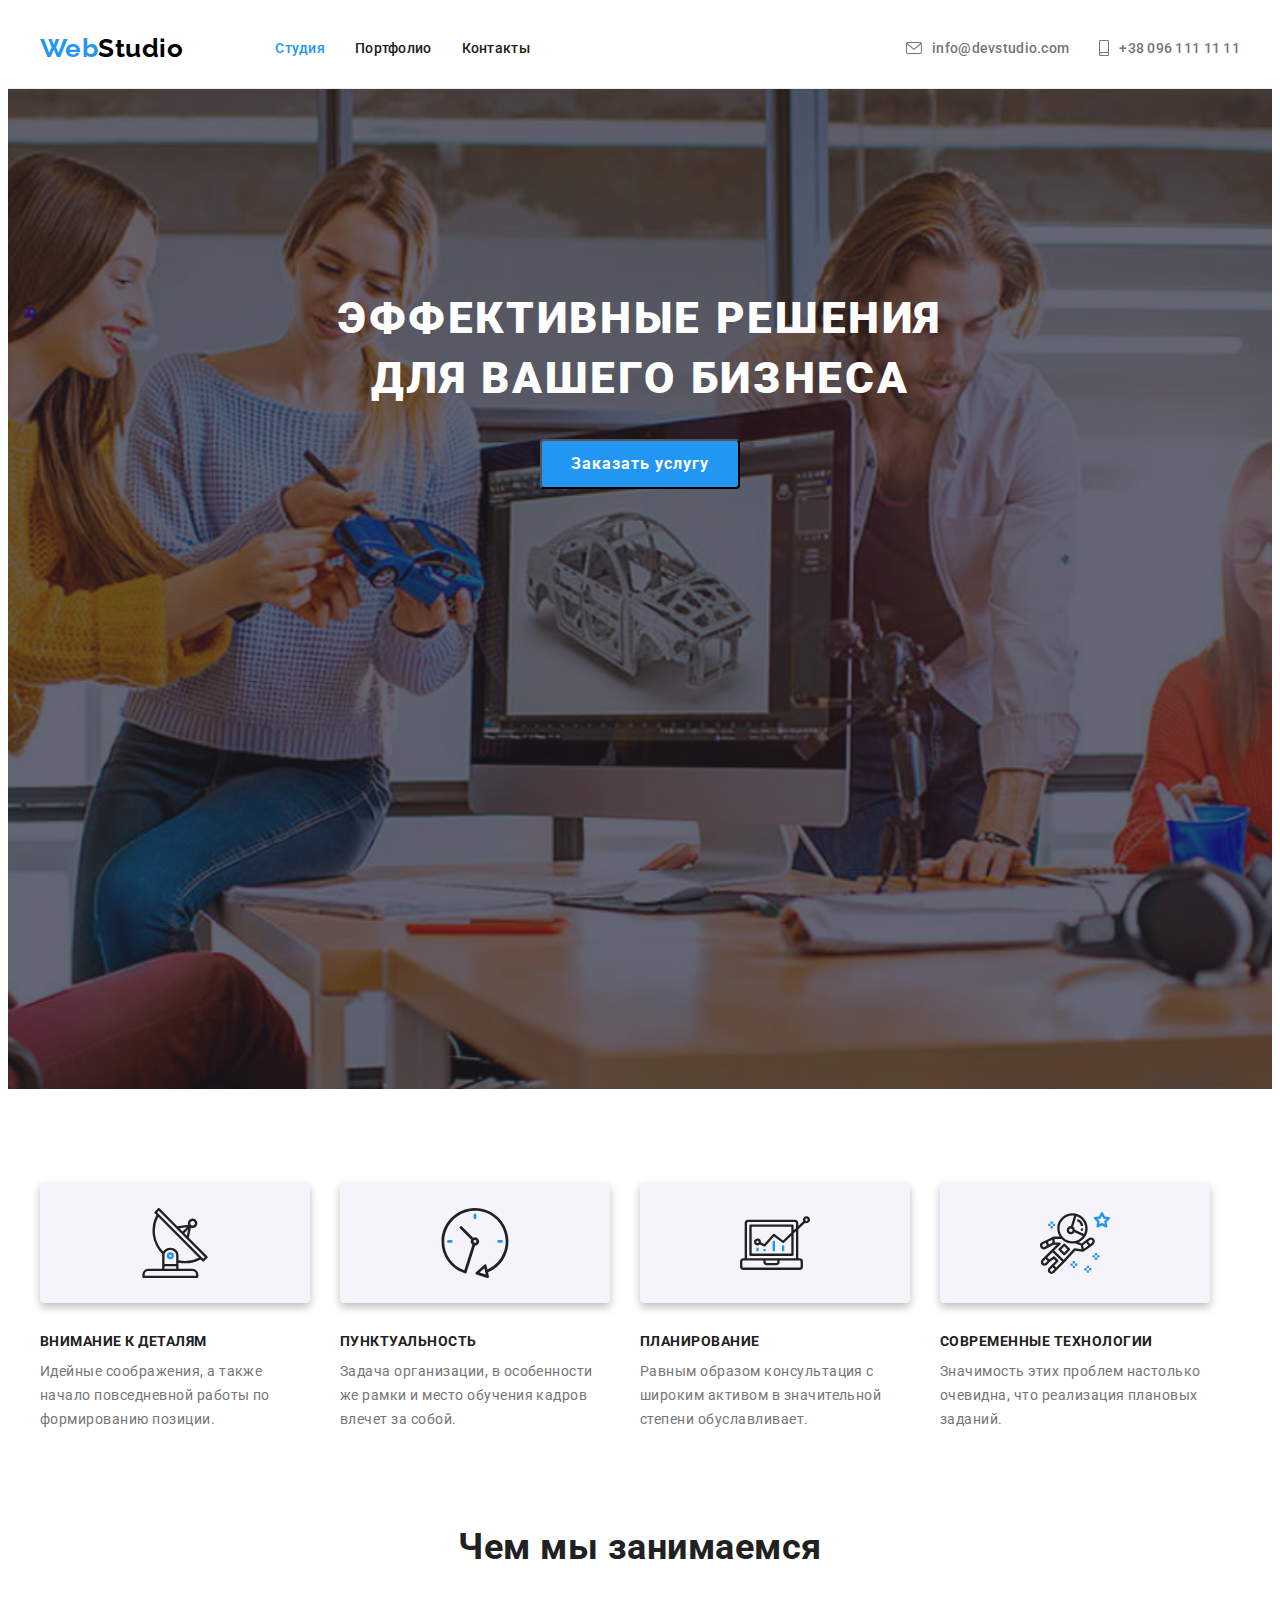
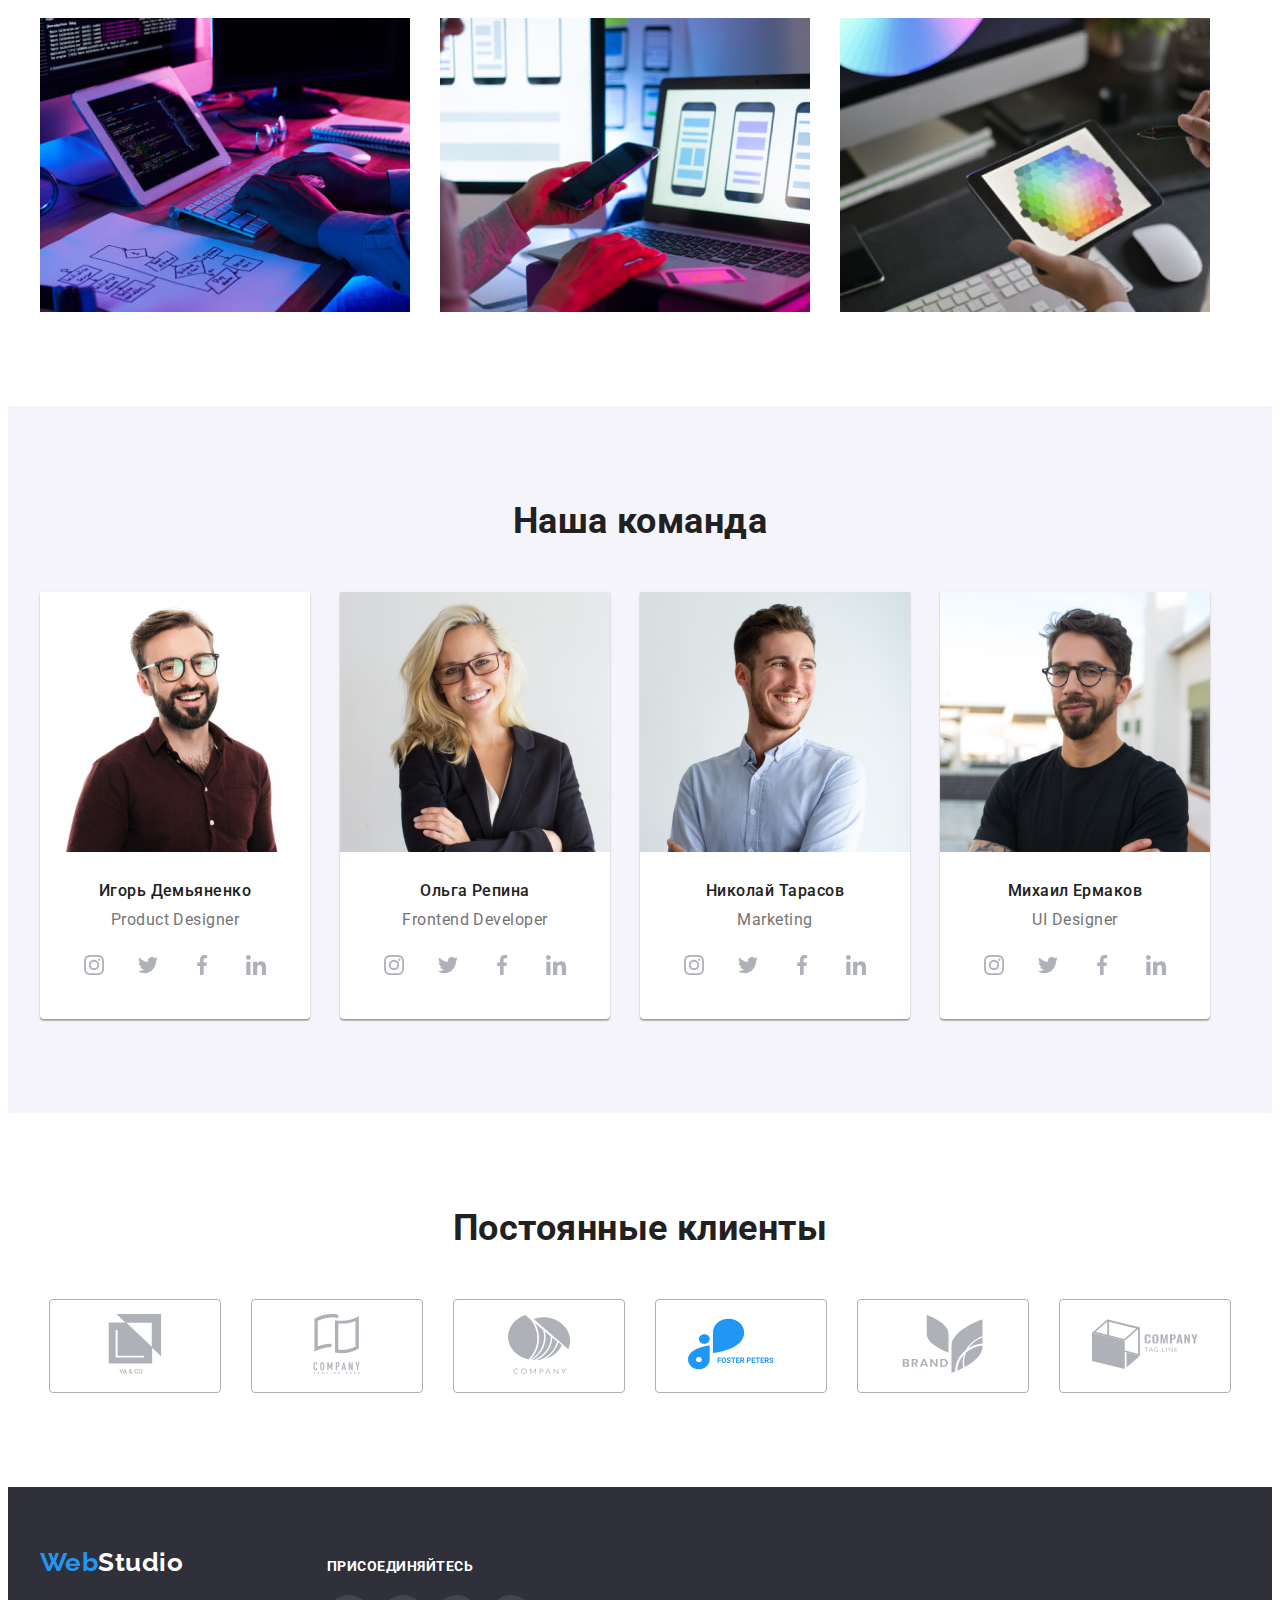
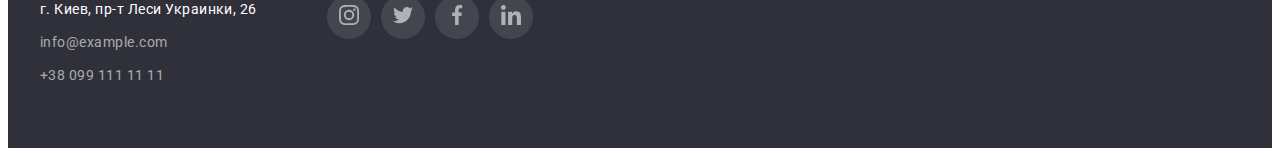
==== commit a9b85279: "Добавляет иконки Footer" ====
--- a/index.html
+++ b/index.html
@@ -374,17 +374,52 @@
       </section>
     </main>
     <footer class="footer">
-      <div class="container">
-        <a class="logo down" href="./index.html">Web<span style="color: #ffffff">Studio</span></a>
-        <address class="address">г. Киев, пр-т Леси Украинки, 26</address>
-        <ul class="footer-list">
-          <li class="item">
-            <a class="footer-link" href="mailto:info@example.com">info@example.com</a>
-          </li>
-          <li class="item">
-            <a class="footer-link" href="tel:+380991111111">+38 099 111 11 11</a>
-          </li>
-        </ul>
+      <div class="container footer-container">
+        <div class="footer-contacts">
+          <a class="logo down" href="./index.html">Web<span style="color: #ffffff">Studio</span></a>
+          <address class="address">г. Киев, пр-т Леси Украинки, 26</address>
+          <ul class="footer-list">
+            <li class="item">
+              <a class="footer-link" href="mailto:info@example.com">info@example.com</a>
+            </li>
+            <li class="item">
+              <a class="footer-link" href="tel:+380991111111">+38 099 111 11 11</a>
+            </li>
+          </ul>
+        </div>
+        <div class="footer-join">
+          <h3 class="footer-join-title">Присоединяйтесь</h3>
+          <ul class="socials">
+            <li class="socials-item bg">
+              <a class="footer-socials-bg" href="">
+                <svg class="socials-icons">
+                  <use href="./images/icons.svg#icon-instagram"></use>
+                </svg>
+              </a>
+            </li>
+            <li class="socials-item bg">
+              <a class="footer-socials-bg" href="">
+                <svg class="socials-icons">
+                  <use href="./images/icons.svg#icon-twitter"></use>
+                </svg>
+              </a>
+            </li>
+            <li class="socials-item bg">
+              <a class="footer-socials-bg" href="">
+                <svg class="socials-icons">
+                  <use href="./images/icons.svg#icon-facebook"></use>
+                </svg>
+              </a>
+            </li>
+            <li class="socials-item bg">
+              <a class="footer-socials-bg" href="">
+                <svg class="socials-icons">
+                  <use href="./images/icons.svg#icon-linkedin"></use>
+                </svg>
+              </a>
+            </li>
+          </ul>
+        </div>
       </div>
     </footer>
   </body>
--- a/css/styles.css
+++ b/css/styles.css
@@ -384,6 +384,15 @@
   padding-bottom: 60px;
 }
 
+.footer-container {
+  display: flex;
+  align-items: baseline;
+}
+
+.footer-contacts {
+  margin-right: 70px;
+}
+
 .logo.down {
   display: inline-block;
   margin-right: 0;
@@ -413,6 +422,26 @@
 .footer-link:hover,
 .footer-link:focus {
   color: var(--accent-color);
+}
+
+.footer-join-title {
+  font-weight: var(--primary-font-weight);
+  font-size: 14px;
+  line-height: 1.14;
+  text-transform: uppercase;
+  color: #ffffff;
+  margin-bottom: 20px;
+}
+
+.socials-item.bg {
+  background-color: rgba(255, 255, 255, 0.1);
+  border-radius: 50%;
+}
+
+.socials-item.bg:hover,
+.socials-item.bg:focus {
+  background-color: var(--accent-color);
+  border-radius: 50%;
 }
 
 /* Portfolio Styles */
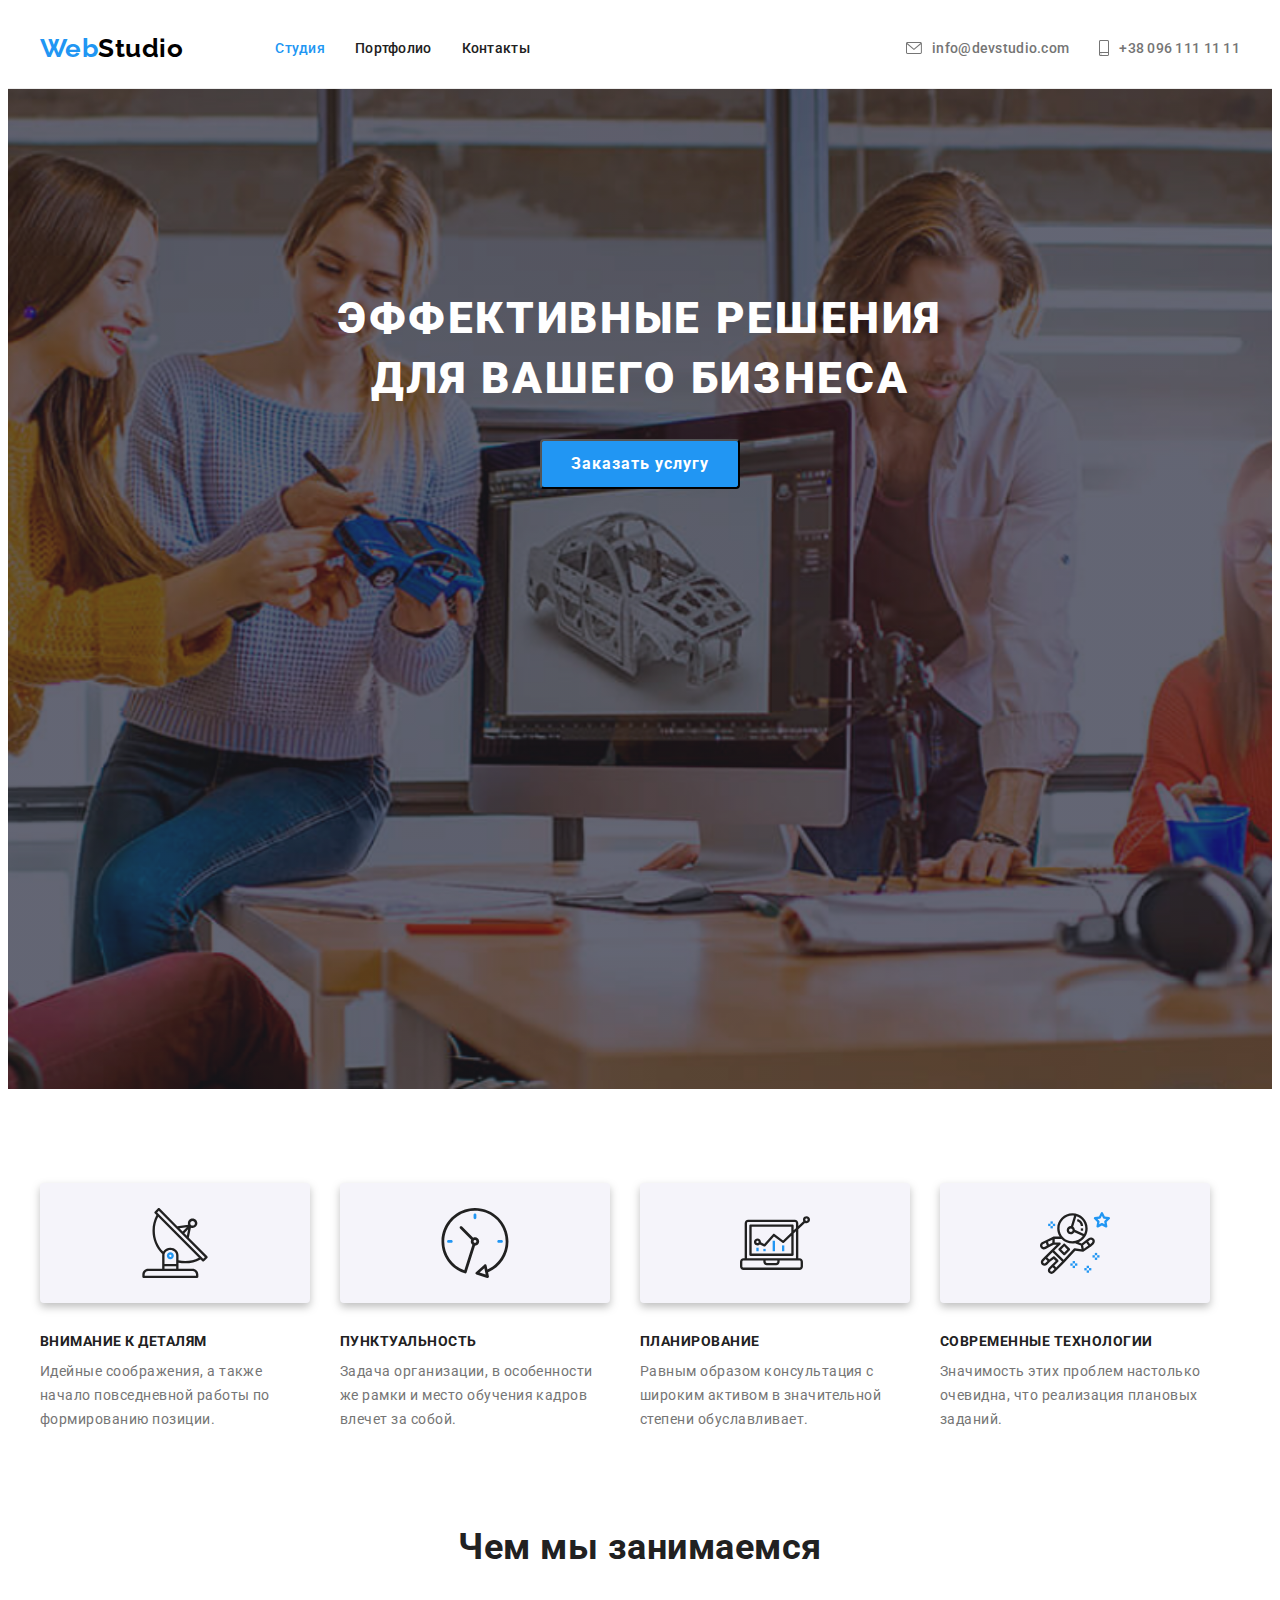
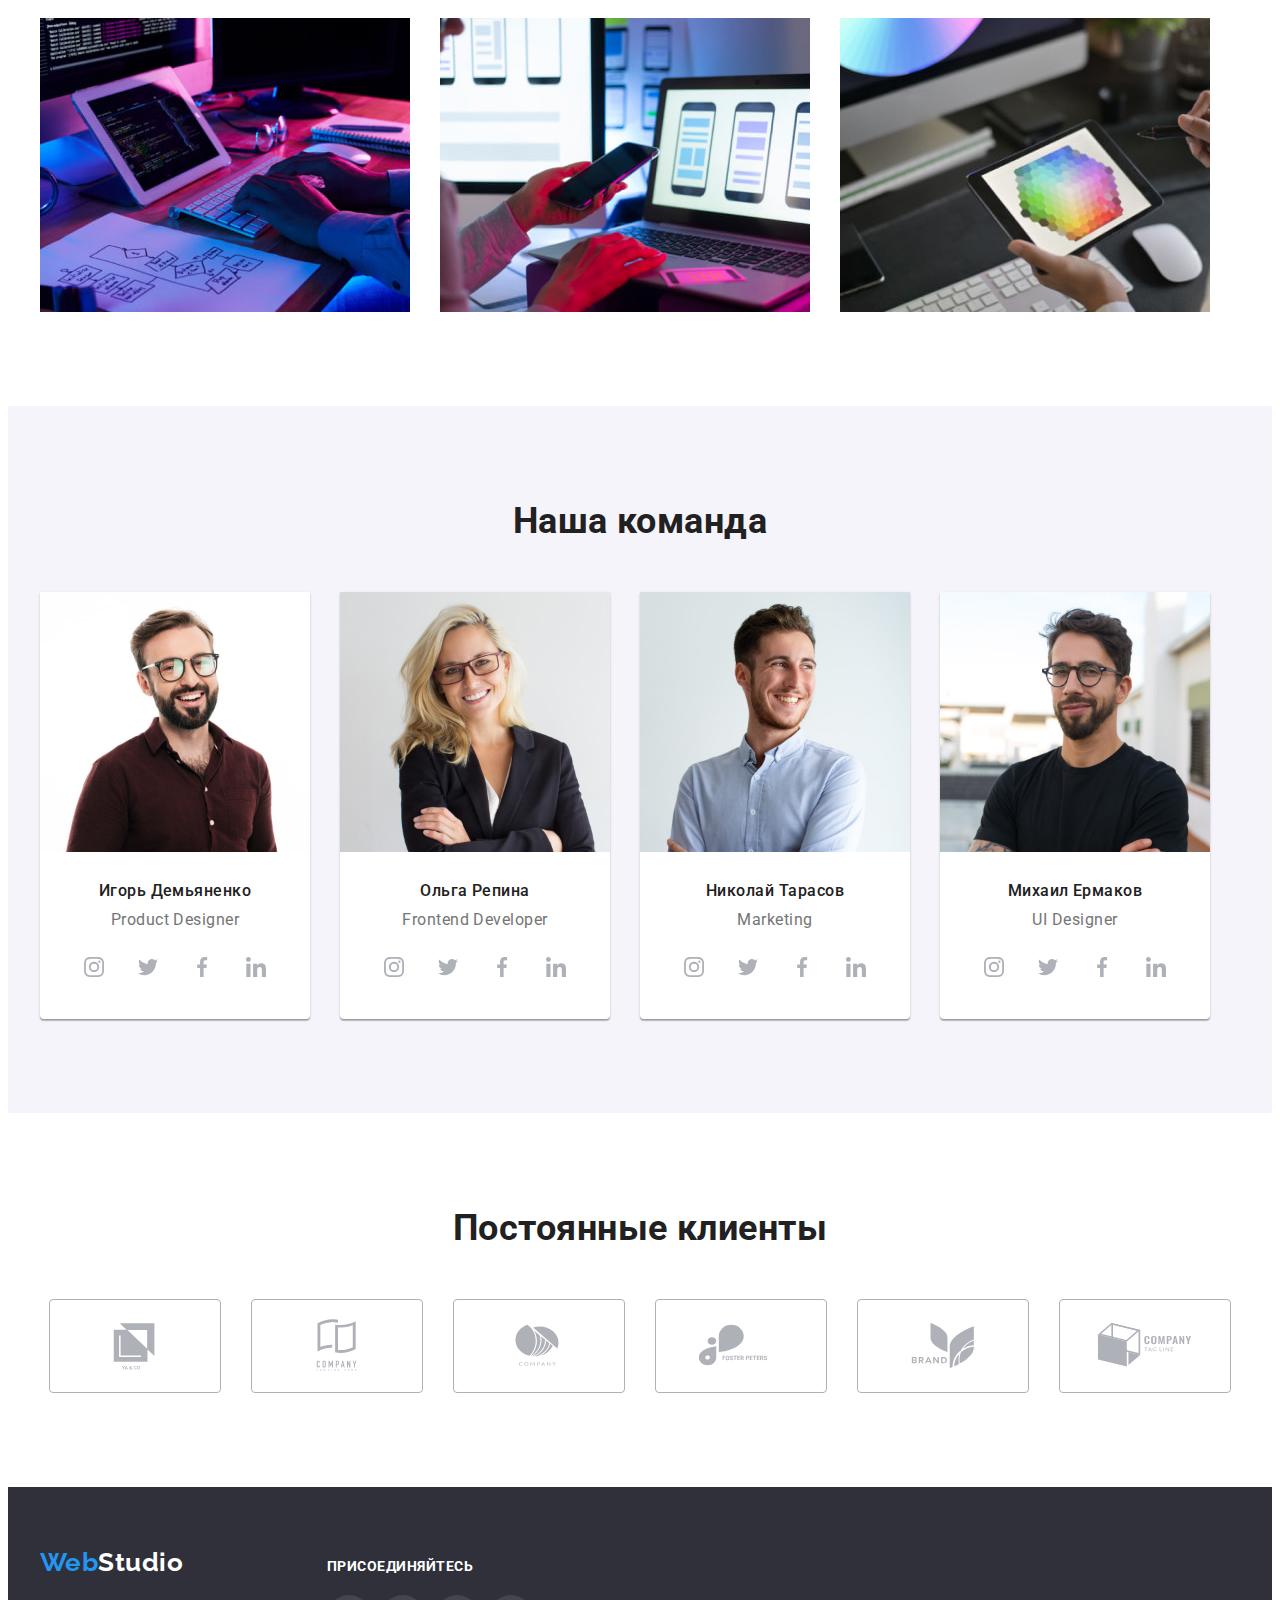
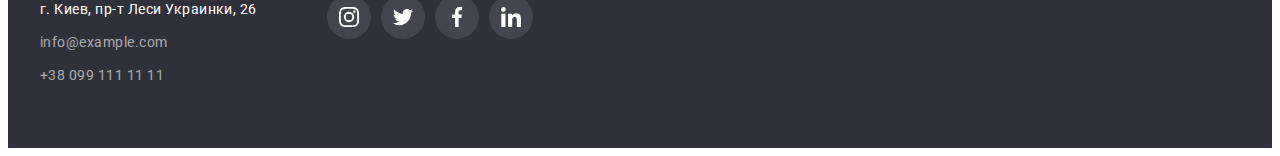
==== commit 55a9db9f: "Готова страница Studio" ====
--- a/index.html
+++ b/index.html
@@ -33,16 +33,20 @@
         </nav>
         <ul class="nav-list refference">
           <li class="nav-item">
-            <svg class="icon-envelope">
-              <use href="./images/icons.svg#icon-envelope"></use>
-            </svg>
-            <a class="nav-link contact" href="mailto:info@devstudio.com">info@devstudio.com</a>
+            <a class="nav-link contact" href="mailto:info@devstudio.com">
+              <svg class="contacts-icon" width="16" height="12">
+                <use href="./images/sprite.svg#envelope"></use>
+              </svg>
+              info@devstudio.com
+            </a>
           </li>
           <li class="nav-item">
-            <svg class="icon-mobile">
-              <use href="./images/icons.svg#icon-smartphone"></use>
-            </svg>
-            <a class="nav-link contact" href="tel:+380961111111">+38 096 111 11 11</a>
+            <a class="nav-link contact" href="tel:+380961111111">
+              <svg class="contacts-icon" width="10" height="16">
+                <use href="./images/sprite.svg#smartphone"></use>
+              </svg>
+              +38 096 111 11 11
+            </a>
           </li>
         </ul>
       </div>
@@ -66,8 +70,8 @@
           <ul class="features-list">
             <li class="item">
               <div class="icon-container">
-                <svg class="icon">
-                  <use href="./images/icons.svg#icon-antenna"></use>
+                <svg class="icon" width="70" height="70">
+                  <use href="./images/sprite.svg#antenna"></use>
                 </svg>
               </div>
               <h3 class="features-title">Внимание к деталям</h3>
@@ -77,11 +81,10 @@
             </li>
             <li class="item">
               <div class="icon-container">
-                <svg class="icon">
-                  <use href="./images/icons.svg#icon-clock"></use>
-                </svg>
-              </div>
-
+                <svg class="icon" width="70" height="70">
+                  <use href="./images/sprite.svg#clock"></use>
+                </svg>
+              </div>
               <h3 class="features-title">Пунктуальность</h3>
               <p class="features-text">
                 Задача организации, в особенности же рамки и место обучения кадров влечет за собой.
@@ -89,11 +92,10 @@
             </li>
             <li class="item">
               <div class="icon-container">
-                <svg class="icon">
-                  <use href="./images/icons.svg#icon-diagram"></use>
-                </svg>
-              </div>
-
+                <svg class="icon" width="70" height="70">
+                  <use href="./images/sprite.svg#diagram"></use>
+                </svg>
+              </div>
               <h3 class="features-title">Планирование</h3>
               <p class="features-text">
                 Равным образом консультация с широким активом в значительной степени обуславливает.
@@ -101,11 +103,10 @@
             </li>
             <li class="item">
               <div class="icon-container">
-                <svg class="icon">
-                  <use href="./images/icons.svg#icon-astronaut"></use>
-                </svg>
-              </div>
-
+                <svg class="icon" width="70" height="70">
+                  <use href="./images/sprite.svg#astronaut"></use>
+                </svg>
+              </div>
               <h3 class="features-title">Современные технологии</h3>
               <p class="features-text">
                 Значимость этих проблем настолько очевидна, что реализация плановых заданий.
@@ -119,7 +120,7 @@
         <div class="container">
           <h2 class="examples-title">Чем мы занимаемся</h2>
           <ul class="examples-list">
-            <li class="item">
+            <li class="examples-item">
               <img
                 class="examples-img"
                 src="./images/job-samples/box-1.jpg"
@@ -127,7 +128,7 @@
                 width="370"
               />
             </li>
-            <li class="item">
+            <li class="examples-item">
               <img
                 class="examples-img"
                 src="./images/job-samples/box-2.jpg"
@@ -135,7 +136,7 @@
                 width="370"
               />
             </li>
-            <li class="item">
+            <li class="examples-item">
               <img
                 class="examples-img"
                 src="./images/job-samples/box-3.jpg"
@@ -151,7 +152,7 @@
         <div class="container">
           <h2 class="team-title">Наша команда</h2>
           <ul class="team-list">
-            <li class="item">
+            <li class="team-item">
               <img
                 class="team-img"
                 src="./images/team/team-card-1.jpg"
@@ -161,39 +162,39 @@
               <div class="team-img-title">
                 <h3 class="team-list-title">Игорь Демьяненко</h3>
                 <p class="team-list-text" lang="en">Product Designer</p>
-                <ul class="socials">
-                  <li class="socials-item">
-                    <a class="socials-bg" href="">
-                      <svg class="socials-icons">
-                        <use href="./images/icons.svg#icon-instagram"></use>
-                      </svg>
-                    </a>
-                  </li>
-                  <li class="socials-item">
-                    <a class="socials-bg" href="">
-                      <svg class="socials-icons">
-                        <use href="./images/icons.svg#icon-twitter"></use>
-                      </svg>
-                    </a>
-                  </li>
-                  <li class="socials-item">
-                    <a class="socials-bg" href="">
-                      <svg class="socials-icons">
-                        <use href="./images/icons.svg#icon-facebook"></use>
-                      </svg>
-                    </a>
-                  </li>
-                  <li class="socials-item">
-                    <a class="socials-bg" href="">
-                      <svg class="socials-icons">
-                        <use href="./images/icons.svg#icon-linkedin"></use>
+                <ul class="socials-list">
+                  <li class="socials-item">
+                    <a class="socials-link" href="" target="_blank" rel="noopener noreferrer" aria-label="иконка Instagram">
+                      <svg class="socials-icons" width="20" height="20">
+                         <use href="./images/sprite.svg#instagram"></use>
+                      </svg>
+                    </a>
+                  </li>
+                  <li class="socials-item">
+                    <a class="socials-link" href="" target="_blank" rel="noopener noreferrer" aria-label="иконка Twitter">
+                      <svg class="socials-icons" width="20" height="20">
+                         <use href="./images/sprite.svg#twitter"></use>
+                      </svg>
+                    </a>
+                  </li>
+                  <li class="socials-item">
+                    <a class="socials-link" href="" target="_blank" rel="noopener noreferrer" aria-label="иконка Facebook">
+                      <svg class="socials-icons" width="20" height="20">
+                         <use href="./images/sprite.svg#facebook"></use>
+                      </svg>
+                    </a>
+                  </li>
+                  <li class="socials-item">
+                    <a class="socials-link" href="" target="_blank" rel="noopener noreferrer" aria-label="иконка inkedin">
+                      <svg class="socials-icons" width="20" height="20">
+                         <use href="./images/sprite.svg#linkedin"></use>
                       </svg>
                     </a>
                   </li>
                 </ul>
               </div>
             </li>
-            <li class="item">
+            <li class="team-item">
               <img
                 class="team-img"
                 src="./images/team/team-card-2.jpg"
@@ -203,39 +204,39 @@
               <div class="team-img-title">
                 <h3 class="team-list-title">Ольга Репина</h3>
                 <p class="team-list-text" lang="en">Frontend Developer</p>
-                <ul class="socials">
-                  <li class="socials-item">
-                    <a class="socials-bg" href="">
-                      <svg class="socials-icons">
-                        <use href="./images/icons.svg#icon-instagram"></use>
-                      </svg>
-                    </a>
-                  </li>
-                  <li class="socials-item">
-                    <a class="socials-bg" href="">
-                      <svg class="socials-icons">
-                        <use href="./images/icons.svg#icon-twitter"></use>
-                      </svg>
-                    </a>
-                  </li>
-                  <li class="socials-item">
-                    <a class="socials-bg" href="">
-                      <svg class="socials-icons">
-                        <use href="./images/icons.svg#icon-facebook"></use>
-                      </svg>
-                    </a>
-                  </li>
-                  <li class="socials-item">
-                    <a class="socials-bg" href="">
-                      <svg class="socials-icons">
-                        <use href="./images/icons.svg#icon-linkedin"></use>
+                <ul class="socials-list">
+                  <li class="socials-item">
+                    <a class="socials-link" href="" target="_blank" rel="noopener noreferrer" aria-label="иконка Instagram">
+                      <svg class="socials-icons" width="20" height="20">
+                         <use href="./images/sprite.svg#instagram"></use>
+                      </svg>
+                    </a>
+                  </li>
+                  <li class="socials-item">
+                    <a class="socials-link" href="" target="_blank" rel="noopener noreferrer" aria-label="иконка Twitter">
+                      <svg class="socials-icons" width="20" height="20">
+                         <use href="./images/sprite.svg#twitter"></use>
+                      </svg>
+                    </a>
+                  </li>
+                  <li class="socials-item">
+                    <a class="socials-link" href="" target="_blank" rel="noopener noreferrer" aria-label="иконка Facebook">
+                      <svg class="socials-icons" width="20" height="20">
+                         <use href="./images/sprite.svg#facebook"></use>
+                      </svg>
+                    </a>
+                  </li>
+                  <li class="socials-item">
+                    <a class="socials-link" href="" target="_blank" rel="noopener noreferrer" aria-label="иконка inkedin">
+                      <svg class="socials-icons" width="20" height="20">
+                         <use href="./images/sprite.svg#linkedin"></use>
                       </svg>
                     </a>
                   </li>
                 </ul>
               </div>
             </li>
-            <li class="item">
+            <li class="team-item">
               <img
                 class="team-img"
                 src="./images/team/team-card-3.jpg"
@@ -245,39 +246,39 @@
               <div class="team-img-title">
                 <h3 class="team-list-title">Николай Тарасов</h3>
                 <p class="team-list-text" lang="en">Marketing</p>
-                <ul class="socials">
-                  <li class="socials-item">
-                    <a class="socials-bg" href="">
-                      <svg class="socials-icons">
-                        <use href="./images/icons.svg#icon-instagram"></use>
-                      </svg>
-                    </a>
-                  </li>
-                  <li class="socials-item">
-                    <a class="socials-bg" href="">
-                      <svg class="socials-icons">
-                        <use href="./images/icons.svg#icon-twitter"></use>
-                      </svg>
-                    </a>
-                  </li>
-                  <li class="socials-item">
-                    <a class="socials-bg" href="">
-                      <svg class="socials-icons">
-                        <use href="./images/icons.svg#icon-facebook"></use>
-                      </svg>
-                    </a>
-                  </li>
-                  <li class="socials-item">
-                    <a class="socials-bg" href="">
-                      <svg class="socials-icons">
-                        <use href="./images/icons.svg#icon-linkedin"></use>
+                <ul class="socials-list">
+                  <li class="socials-item">
+                    <a class="socials-link" href="" target="_blank" rel="noopener noreferrer" aria-label="иконка Instagram">
+                      <svg class="socials-icons" width="20" height="20">
+                         <use href="./images/sprite.svg#instagram"></use>
+                      </svg>
+                    </a>
+                  </li>
+                  <li class="socials-item">
+                    <a class="socials-link" href="" target="_blank" rel="noopener noreferrer" aria-label="иконка Twitter">
+                      <svg class="socials-icons" width="20" height="20">
+                         <use href="./images/sprite.svg#twitter"></use>
+                      </svg>
+                    </a>
+                  </li>
+                  <li class="socials-item">
+                    <a class="socials-link" href="" target="_blank" rel="noopener noreferrer" aria-label="иконка Facebook">
+                      <svg class="socials-icons" width="20" height="20">
+                         <use href="./images/sprite.svg#facebook"></use>
+                      </svg>
+                    </a>
+                  </li>
+                  <li class="socials-item">
+                    <a class="socials-link" href="" target="_blank" rel="noopener noreferrer" aria-label="иконка inkedin">
+                      <svg class="socials-icons" width="20" height="20">
+                         <use href="./images/sprite.svg#linkedin"></use>
                       </svg>
                     </a>
                   </li>
                 </ul>
               </div>
             </li>
-            <li class="item">
+            <li class="team-item">
               <img
                 class="team-img"
                 src="./images/team/team-card-4.jpg"
@@ -287,32 +288,32 @@
               <div class="team-img-title">
                 <h3 class="team-list-title">Михаил Ермаков</h3>
                 <p class="team-list-text" lang="en">UI Designer</p>
-                <ul class="socials">
-                  <li class="socials-item">
-                    <a class="socials-bg" href="">
-                      <svg class="socials-icons">
-                        <use href="./images/icons.svg#icon-instagram"></use>
-                      </svg>
-                    </a>
-                  </li>
-                  <li class="socials-item">
-                    <a class="socials-bg" href="">
-                      <svg class="socials-icons">
-                        <use href="./images/icons.svg#icon-twitter"></use>
-                      </svg>
-                    </a>
-                  </li>
-                  <li class="socials-item">
-                    <a class="socials-bg" href="">
-                      <svg class="socials-icons">
-                        <use href="./images/icons.svg#icon-facebook"></use>
-                      </svg>
-                    </a>
-                  </li>
-                  <li class="socials-item">
-                    <a class="socials-bg" href="">
-                      <svg class="socials-icons">
-                        <use href="./images/icons.svg#icon-linkedin"></use>
+                <ul class="socials-list">
+                  <li class="socials-item">
+                    <a class="socials-link" href="" target="_blank" rel="noopener noreferrer" aria-label="иконка Instagram">
+                      <svg class="socials-icons" width="20" height="20">
+                         <use href="./images/sprite.svg#instagram"></use>
+                      </svg>
+                    </a>
+                  </li>
+                  <li class="socials-item">
+                    <a class="socials-link" href="" target="_blank" rel="noopener noreferrer" aria-label="иконка Twitter">
+                      <svg class="socials-icons" width="20" height="20">
+                         <use href="./images/sprite.svg#twitter"></use>
+                      </svg>
+                    </a>
+                  </li>
+                  <li class="socials-item">
+                    <a class="socials-link" href="" target="_blank" rel="noopener noreferrer" aria-label="иконка Facebook">
+                      <svg class="socials-icons" width="20" height="20">
+                         <use href="./images/sprite.svg#facebook"></use>
+                      </svg>
+                    </a>
+                  </li>
+                  <li class="socials-item">
+                    <a class="socials-link" href="" target="_blank" rel="noopener noreferrer" aria-label="иконка inkedin">
+                      <svg class="socials-icons" width="20" height="20">
+                         <use href="./images/sprite.svg#linkedin"></use>
                       </svg>
                     </a>
                   </li>
@@ -328,44 +329,44 @@
           <h2 class="clients-title">Постоянные клиенты</h2>
           <ul class="clients-list">
             <li class="clients-item">
-              <a href="">
-                <svg class="clients-icon">
-                  <use href="./images/icons.svg#icon-client-1"></use>
-                </svg>
-              </a>
-            </li>
-            <li class="clients-item">
-              <a href="">
-                <svg class="clients-icon">
-                  <use href="./images/icons.svg#icon-client-2"></use>
-                </svg>
-              </a>
-            </li>
-            <li class="clients-item">
-              <a href="">
-                <svg class="clients-icon">
-                  <use href="./images/icons.svg#icon-client-3"></use>
-                </svg>
-              </a>
-            </li>
-            <li class="clients-item">
-              <a href="">
-                <svg class="clients-icon">
-                  <use href="./images/icons.svg#icon-client-4"></use>
-                </svg>
-              </a>
-            </li>
-            <li class="clients-item">
-              <a href="">
-                <svg class="clients-icon">
-                  <use href="./images/icons.svg#icon-client-5"></use>
-                </svg>
-              </a>
-            </li>
-            <li class="clients-item">
-              <a href="">
-                <svg class="clients-icon">
-                  <use href="./images/icons.svg#icon-client-6"></use>
+              <a class="clients-link" href="" target="_blank" rel="noopener noreferrer" aria-label="логотоип клиента-1" >
+                <svg class="clients-icon" width="106" height="60">
+                  <use href="./images/sprite.svg#client-1"></use>
+                </svg>
+              </a>
+            </li>
+            <li class="clients-item">
+              <a class="clients-link" href="" target="_blank" rel="noopener noreferrer" aria-label="логотоип клиента-2">
+                <svg class="clients-icon" width="106" height="60">
+                  <use href="./images/sprite.svg#client-2"></use>
+                </svg>
+              </a>
+            </li>
+            <li class="clients-item">
+              <a class="clients-link" href="" target="_blank" rel="noopener noreferrer" aria-label="логотоип клиента-3">
+                <svg class="clients-icon" width="106" height="60">
+                  <use href="./images/sprite.svg#client-3"></use>
+                </svg>
+              </a>
+            </li>
+            <li class="clients-item">
+              <a class="clients-link" href="" target="_blank" rel="noopener noreferrer" aria-label="логотоип клиента-4">
+                <svg class="clients-icon" width="106" height="60">
+                  <use href="./images/sprite.svg#client-4"></use>
+                </svg>
+              </a>
+            </li>
+            <li class="clients-item">
+              <a class="clients-link" href="" target="_blank" rel="noopener noreferrer" aria-label="логотоип клиента-5">
+                <svg class="clients-icon" width="106" height="60">
+                  <use href="./images/sprite.svg#client-5"></use>
+                </svg>
+              </a>
+            </li>
+            <li class="clients-item">
+              <a class="clients-link" href="" target="_blank" rel="noopener noreferrer" aria-label="логотоип клиента-6">
+                <svg class="clients-icon" width="106" height="60">
+                  <use href="./images/sprite.svg#client-6"></use>
                 </svg>
               </a>
             </li>
@@ -389,36 +390,36 @@
         </div>
         <div class="footer-join">
           <h3 class="footer-join-title">Присоединяйтесь</h3>
-          <ul class="socials">
-            <li class="socials-item bg">
-              <a class="footer-socials-bg" href="">
-                <svg class="socials-icons">
-                  <use href="./images/icons.svg#icon-instagram"></use>
-                </svg>
-              </a>
-            </li>
-            <li class="socials-item bg">
-              <a class="footer-socials-bg" href="">
-                <svg class="socials-icons">
-                  <use href="./images/icons.svg#icon-twitter"></use>
-                </svg>
-              </a>
-            </li>
-            <li class="socials-item bg">
-              <a class="footer-socials-bg" href="">
-                <svg class="socials-icons">
-                  <use href="./images/icons.svg#icon-facebook"></use>
-                </svg>
-              </a>
-            </li>
-            <li class="socials-item bg">
-              <a class="footer-socials-bg" href="">
-                <svg class="socials-icons">
-                  <use href="./images/icons.svg#icon-linkedin"></use>
-                </svg>
-              </a>
-            </li>
-          </ul>
+                <ul class="socials-list">
+                  <li class="socials-item">
+                    <a class="socials-link bg" href="" target="_blank" rel="noopener noreferrer" aria-label="иконка Instagram">
+                      <svg class="socials-icons" width="20" height="20">
+                         <use href="./images/sprite.svg#instagram"></use>
+                      </svg>
+                    </a>
+                  </li>
+                  <li class="socials-item">
+                    <a class="socials-link bg" href="" target="_blank" rel="noopener noreferrer" aria-label="иконка Twitter">
+                      <svg class="socials-icons" width="20" height="20">
+                         <use href="./images/sprite.svg#twitter"></use>
+                      </svg>
+                    </a>
+                  </li>
+                  <li class="socials-item">
+                    <a class="socials-link bg" href="" target="_blank" rel="noopener noreferrer" aria-label="иконка Facebook">
+                      <svg class="socials-icons" width="20" height="20">
+                         <use href="./images/sprite.svg#facebook"></use>
+                      </svg>
+                    </a>
+                  </li>
+                  <li class="socials-item">
+                    <a class="socials-link bg" href="" target="_blank" rel="noopener noreferrer" aria-label="иконка inkedin">
+                      <svg class="socials-icons" width="20" height="20">
+                         <use href="./images/sprite.svg#linkedin"></use>
+                      </svg>
+                    </a>
+                  </li>
+                </ul>
         </div>
       </div>
     </footer>
--- a/css/styles.css
+++ b/css/styles.css
@@ -76,6 +76,8 @@
 
 .nav-list {
   display: flex;
+  justify-content: center;
+  align-items: center;
 }
 
 .nav-list.refference {
@@ -84,23 +86,12 @@
 
 .nav-item {
   display: flex;
+  justify-content: center;
   align-items: center;
 }
 
 .nav-item:not(:last-child) {
   margin-right: 30px;
-}
-
-.icon-envelope {
-  width: 16px;
-  height: 12px;
-  margin-right: 10px;
-}
-
-.icon-mobile {
-  width: 10px;
-  height: 16px;
-  margin-right: 10px;
 }
 
 .nav-link {
@@ -124,12 +115,20 @@
 }
 
 .nav-link.contact {
+  display: flex;
+  justify-content: center;
+  align-items: center;
   color: #757575;
 }
 
 .nav-link.contact:hover,
 .nav-link.contact:focus {
   color: var(--accent-color);
+}
+
+.contacts-icon {
+  margin-right: 10px;
+  fill: currentColor;
 }
 
 .hero {
@@ -211,19 +210,14 @@
 
 .icon-container {
   display: flex;
+  justify-content: center;
+  align-items: center;
   width: 270px;
   height: 120px;
   background: #f5f4fa;
   border-radius: 4px;
   margin-bottom: 30px;
-  justify-content: center;
-  align-items: center;
   filter: drop-shadow(0px 4px 4px rgba(0, 0, 0, 0.25));
-}
-
-.icon {
-  width: 70px;
-  height: 70px;
 }
 
 .features-title {
@@ -256,7 +250,7 @@
   display: flex;
 }
 
-.examples-list .item:not(:last-child) {
+.examples-item:not(:last-child) {
   margin-right: 30px;
 }
 
@@ -280,11 +274,11 @@
   display: flex;
 }
 
-.team-list .item:not(:last-child) {
+.team-item:not(:last-child) {
   margin-right: 30px;
 }
 
-.team-list .item {
+.team-item {
   background: #ffffff;
   box-shadow: 0px 1px 3px rgba(0, 0, 0, 0.12), 0px 1px 1px rgba(0, 0, 0, 0.14),
     0px 2px 1px rgba(0, 0, 0, 0.2);
@@ -316,7 +310,7 @@
   margin-bottom: 16px;
 }
 
-.socials {
+.socials-list {
   display: flex;
   justify-content: center;
   align-items: center;
@@ -326,23 +320,31 @@
   display: flex;
   justify-content: center;
   align-items: center;
+}
+
+.socials-item:not(:last-child) {
+  margin-right: 10px;
+}
+
+.socials-link {
+  display: flex;
+  justify-content: center;
+  align-items: center;
+  background-color: #ffffff;
+  border-radius: 50%;
   width: 44px;
   height: 44px;
-}
-
-.socials-item:not(:last-child) {
-  margin-right: 10px;
-}
-
-.socials-item:hover,
-.socials-item:focus {
+  color: #afb1b8;
+}
+
+.socials-icons {
+  fill: currentColor;
+}
+
+.socials-link:hover,
+.socials-link:focus {
   background-color: var(--accent-color);
-  border-radius: 50%;
-}
-
-.socials-icons {
-  width: 20px;
-  height: 20px;
+  color: var(--hero-text-color);
 }
 
 .clients-title {
@@ -363,19 +365,31 @@
   display: flex;
   align-items: center;
   justify-content: center;
+}
+
+.clients-item:not(:last-child) {
+  margin-right: 30px;
+}
+
+.clients-link {
+  display: flex;
+  justify-content: center;
+  align-items: center;
   width: 170px;
   height: 92px;
   border: 1px solid #afb1b8;
   border-radius: 4px;
-}
-
-.clients-item:not(:last-child) {
-  margin-right: 30px;
+  color: #AFB1B8;
 }
 
 .clients-icon {
-  width: 106px;
-  height: 60px;
+  fill: currentColor;
+}
+
+.clients-link:hover,
+.clients-link:focus {
+  color: var(--accent-color);
+  border-color: var(--accent-color);
 }
 
 .footer {
@@ -433,16 +447,16 @@
   margin-bottom: 20px;
 }
 
-.socials-item.bg {
-  background-color: rgba(255, 255, 255, 0.1);
-  border-radius: 50%;
-}
-
-.socials-item.bg:hover,
-.socials-item.bg:focus {
+.socials-link.bg {
+    background-color: rgba(255, 255, 255, 0.1);
+    color: var(--hero-text-color);
+}
+
+.socials-link.bg:hover,
+.socials-link.bg:focus {
   background-color: var(--accent-color);
-  border-radius: 50%;
-}
+}
+
 
 /* Portfolio Styles */
 
